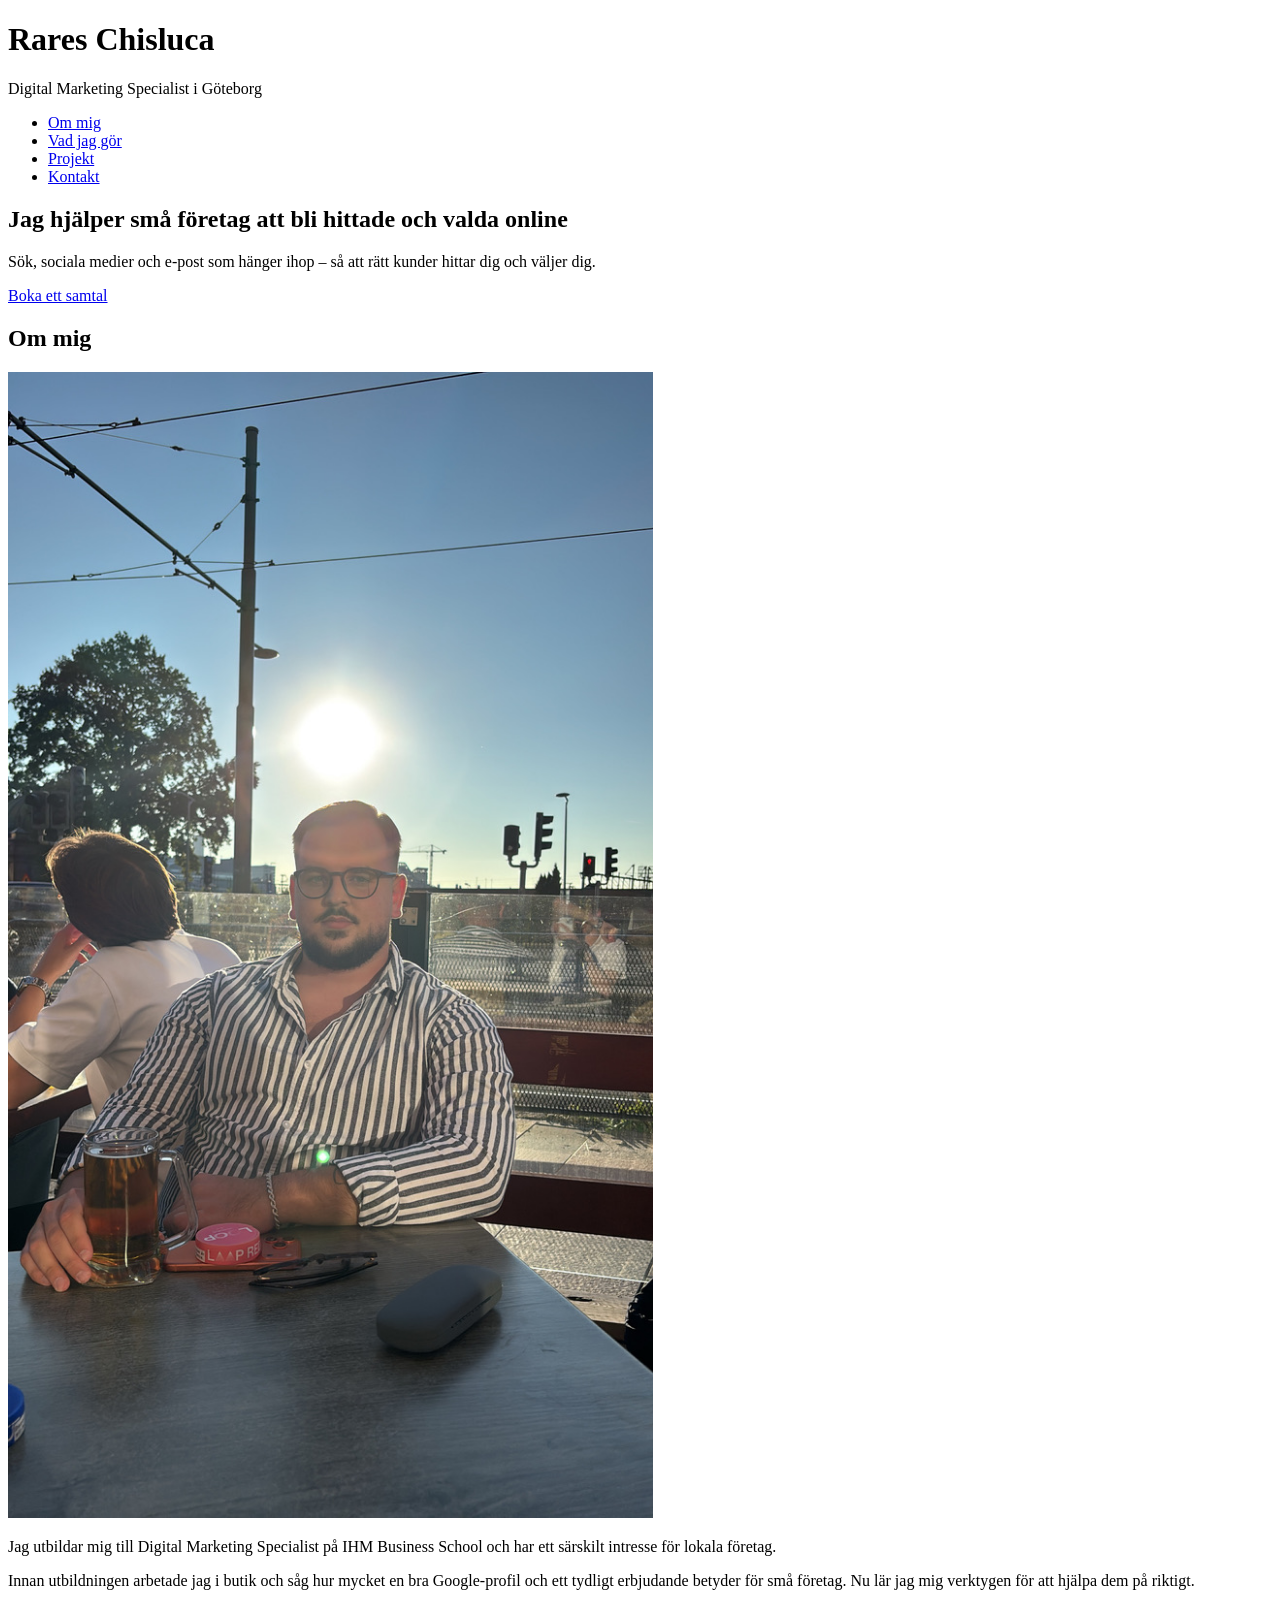
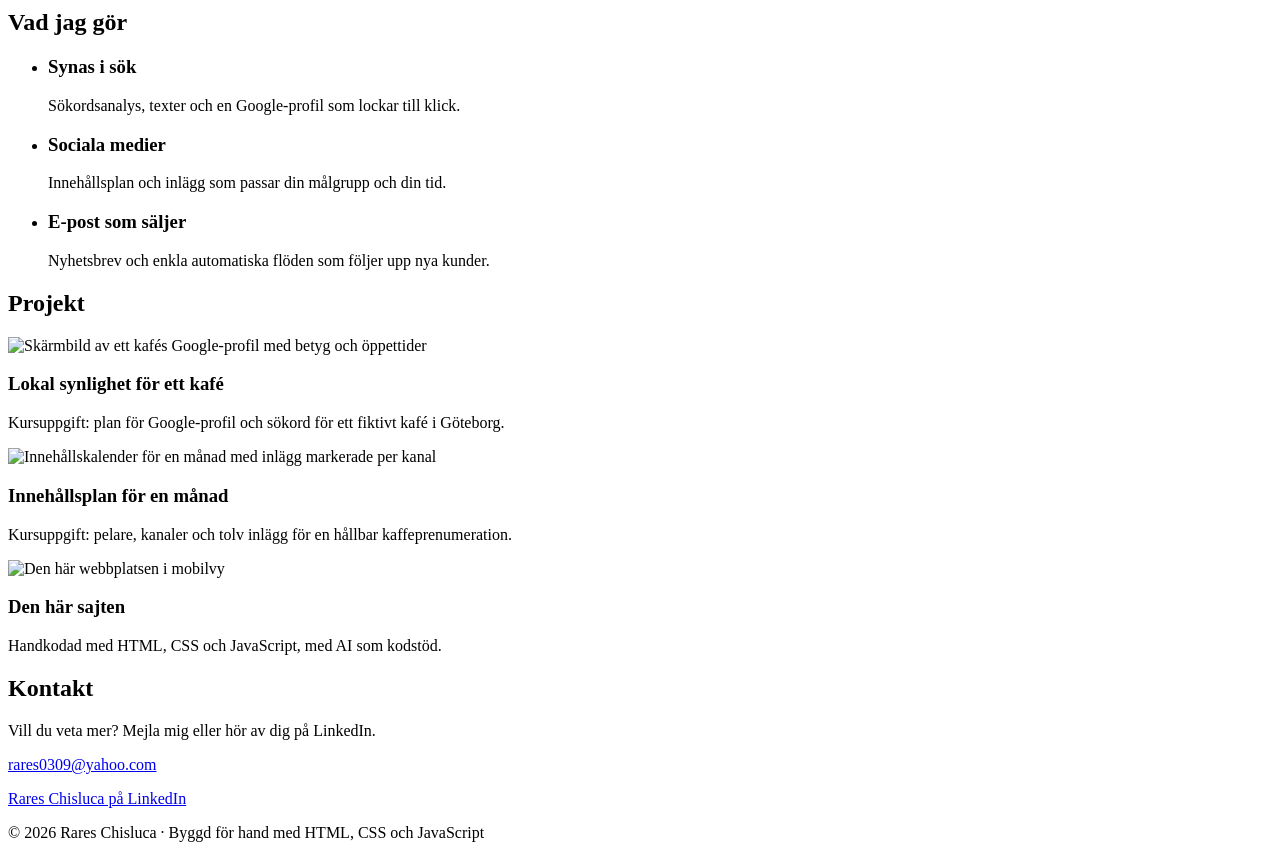
==== index.html @ ba982641 "Initial commit: IHM portfolio project" ====
<!DOCTYPE html>
<html>

<head>
    <meta charset="UTF-8">
    <title>Page Title</title>
</head>

<body>
    <header>
        <div>
            <h1>Rares Chisluca</h1>
            <p class="roll">Digital Marketing Specialist i Göteborg</p>
        </div>
        <nav aria-label="Huvudmeny">
            <ul>
                <li><a href="#om">Om mig</a></li>
                <li><a href="#tjanster">Vad jag gör</a></li>
                <li><a href="#projekt">Projekt</a></li>
                <li><a href="#kontakt">Kontakt</a></li>
            </ul>
        </nav>
    </header>

    <main>
        <section>
            <h2>Jag hjälper små företag att bli hittade och valda online</h2>
            <p>Sök, sociala medier och e-post som hänger ihop – så att rätt kunder hittar dig och väljer dig.</p>
            <a href="#kontakt">Boka ett samtal</a>
        </section>

        <section id="om">
            <h2>Om mig</h2>
            <img src="img/profil.jpg" alt="Rares Chisluca" width="645" height="1146,5">

            <p>Jag utbildar mig till Digital Marketing Specialist på IHM Business School och har ett särskilt intresse
                för lokala företag.</p>
            <p>Innan utbildningen arbetade jag i butik och såg hur mycket en bra Google-profil och ett tydligt
                erbjudande betyder för små företag. Nu lär jag mig verktygen för att hjälpa dem på riktigt.</p>
        </section>

        <section id="tjanster">
            <h2>Vad jag gör</h2>
            <ul>
                <li>
                    <h3>Synas i sök</h3>
                    <p>Sökordsanalys, texter och en Google-profil som lockar till klick.</p>
                </li>
                <li>
                    <h3>Sociala medier</h3>
                    <p>Innehållsplan och inlägg som passar din målgrupp och din tid.</p>
                </li>
                <li>
                    <h3>E-post som säljer</h3>
                    <p>Nyhetsbrev och enkla automatiska flöden som följer upp nya kunder.</p>
                </li>
            </ul>
        </section>

        <section id="projekt">
            <h2>Projekt</h2>
            <article>
                <img src="img/projekt-1.jpg" alt="Skärmbild av ett kafés Google-profil med betyg och öppettider"
                    width="600" height="400">
                <h3>Lokal synlighet för ett kafé</h3>
                <p>Kursuppgift: plan för Google-profil och sökord för ett fiktivt kafé i Göteborg.</p>
            </article>
            <article>
                <img src="img/projekt-2.jpg" alt="Innehållskalender för en månad med inlägg markerade per kanal"
                    width="600" height="400">
                <h3>Innehållsplan för en månad</h3>
                <p>Kursuppgift: pelare, kanaler och tolv inlägg för en hållbar kaffeprenumeration.</p>
            </article>
            <article>
                <img src="img/projekt-3.jpg" alt="Den här webbplatsen i mobilvy" width="600" height="400">
                <h3>Den här sajten</h3>
                <p>Handkodad med HTML, CSS och JavaScript, med AI som kodstöd.</p>
            </article>
        </section>

        <section id="kontakt">
            <h2>Kontakt</h2>
            <p>Vill du veta mer? Mejla mig eller hör av dig på LinkedIn.</p>
            <p><a href="mailto:rares0309@yahoo.com">rares0309@yahoo.com</a></p>
            <p><a href="https://www.linkedin.com/" target="_blank" rel="noopener">Rares Chisluca på LinkedIn</a></p>
        </section>
    </main>

    <footer>
        <p>© 2026 Rares Chisluca · Byggd för hand med HTML, CSS och JavaScript</p>
    </footer>
</body>

</html>
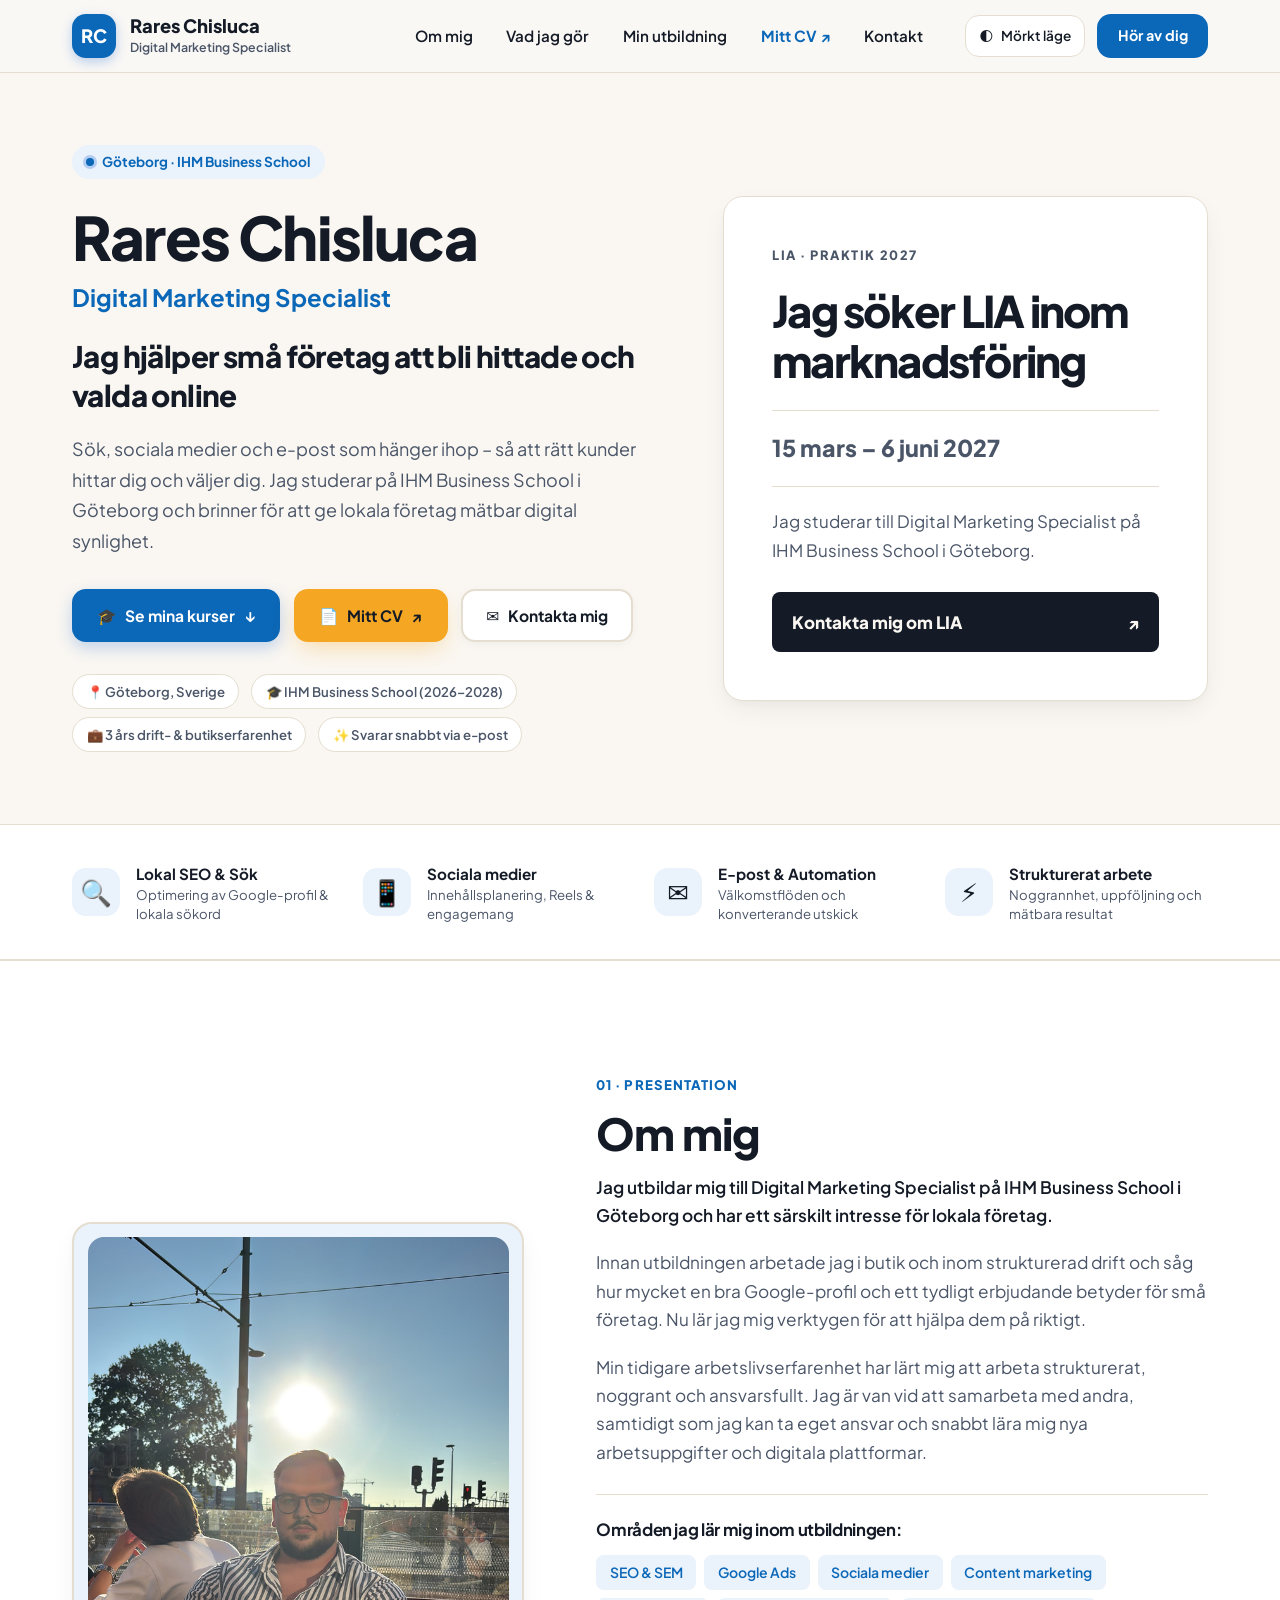
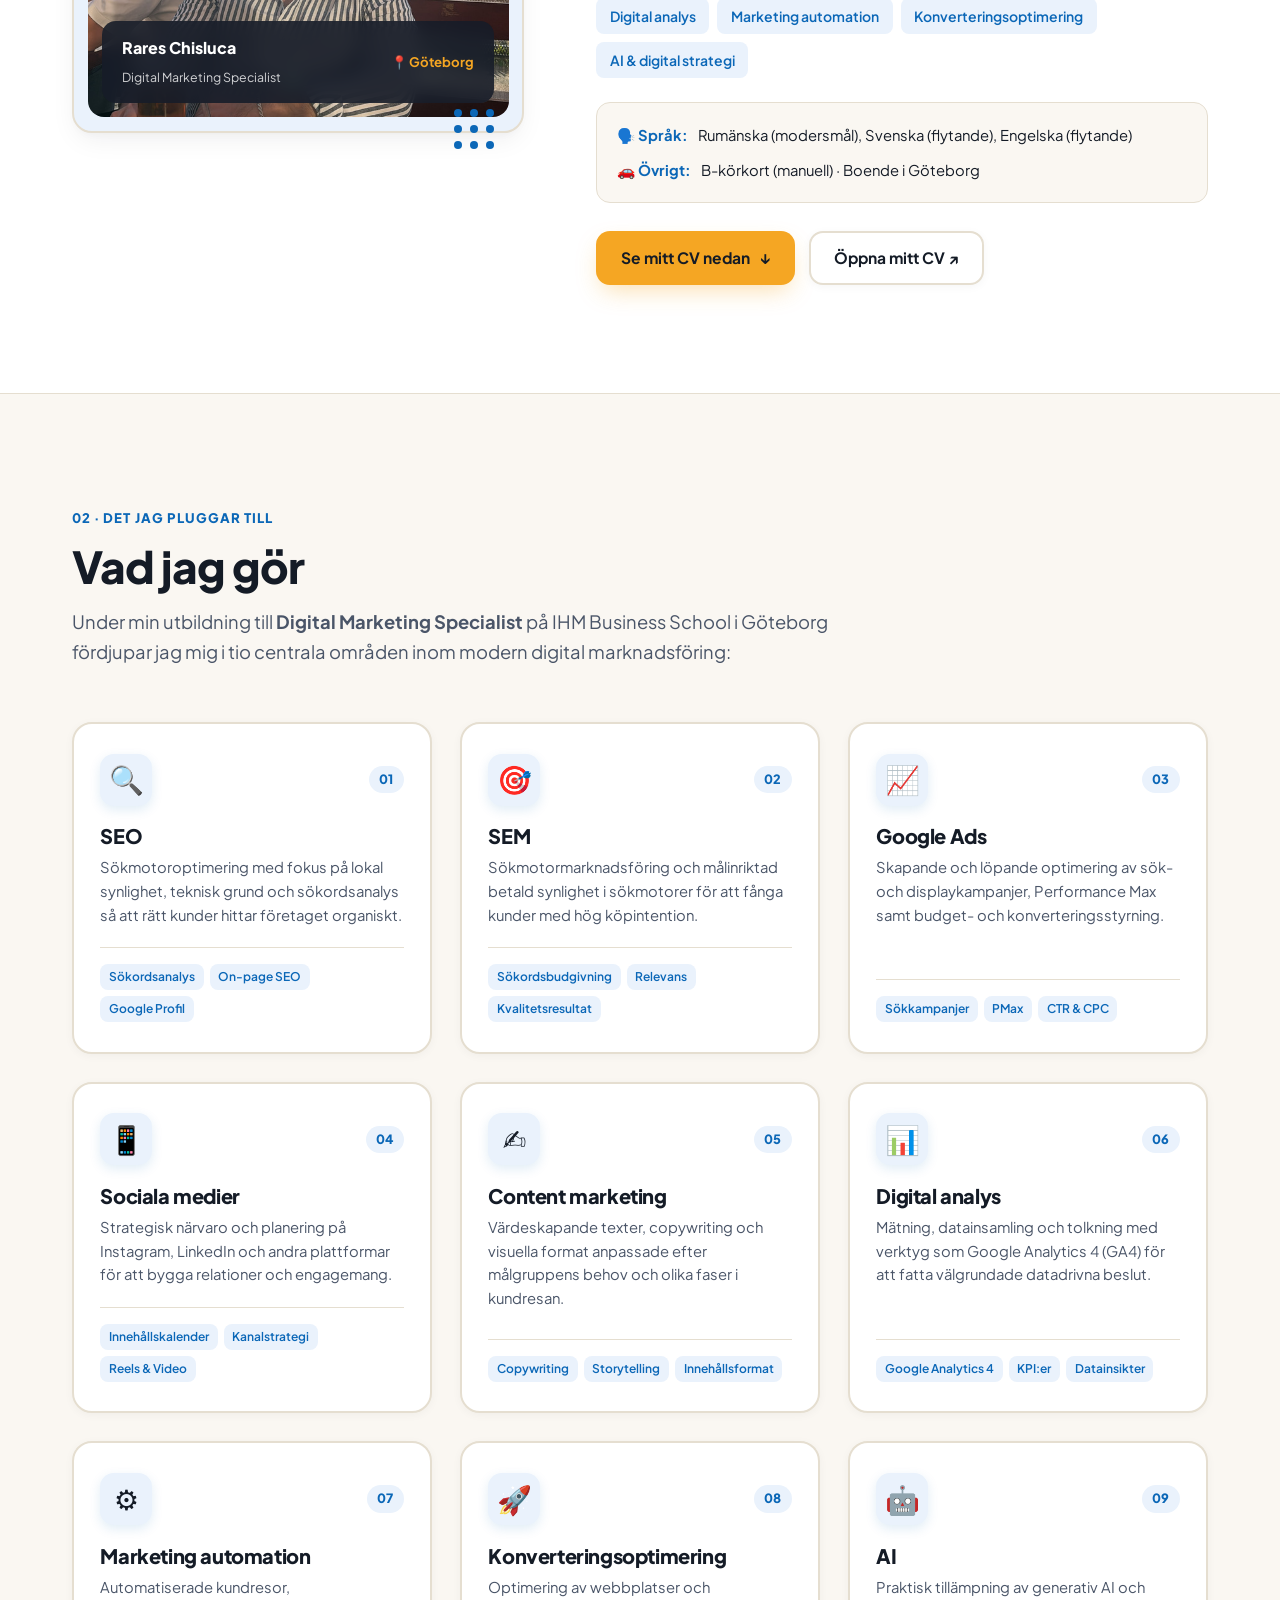
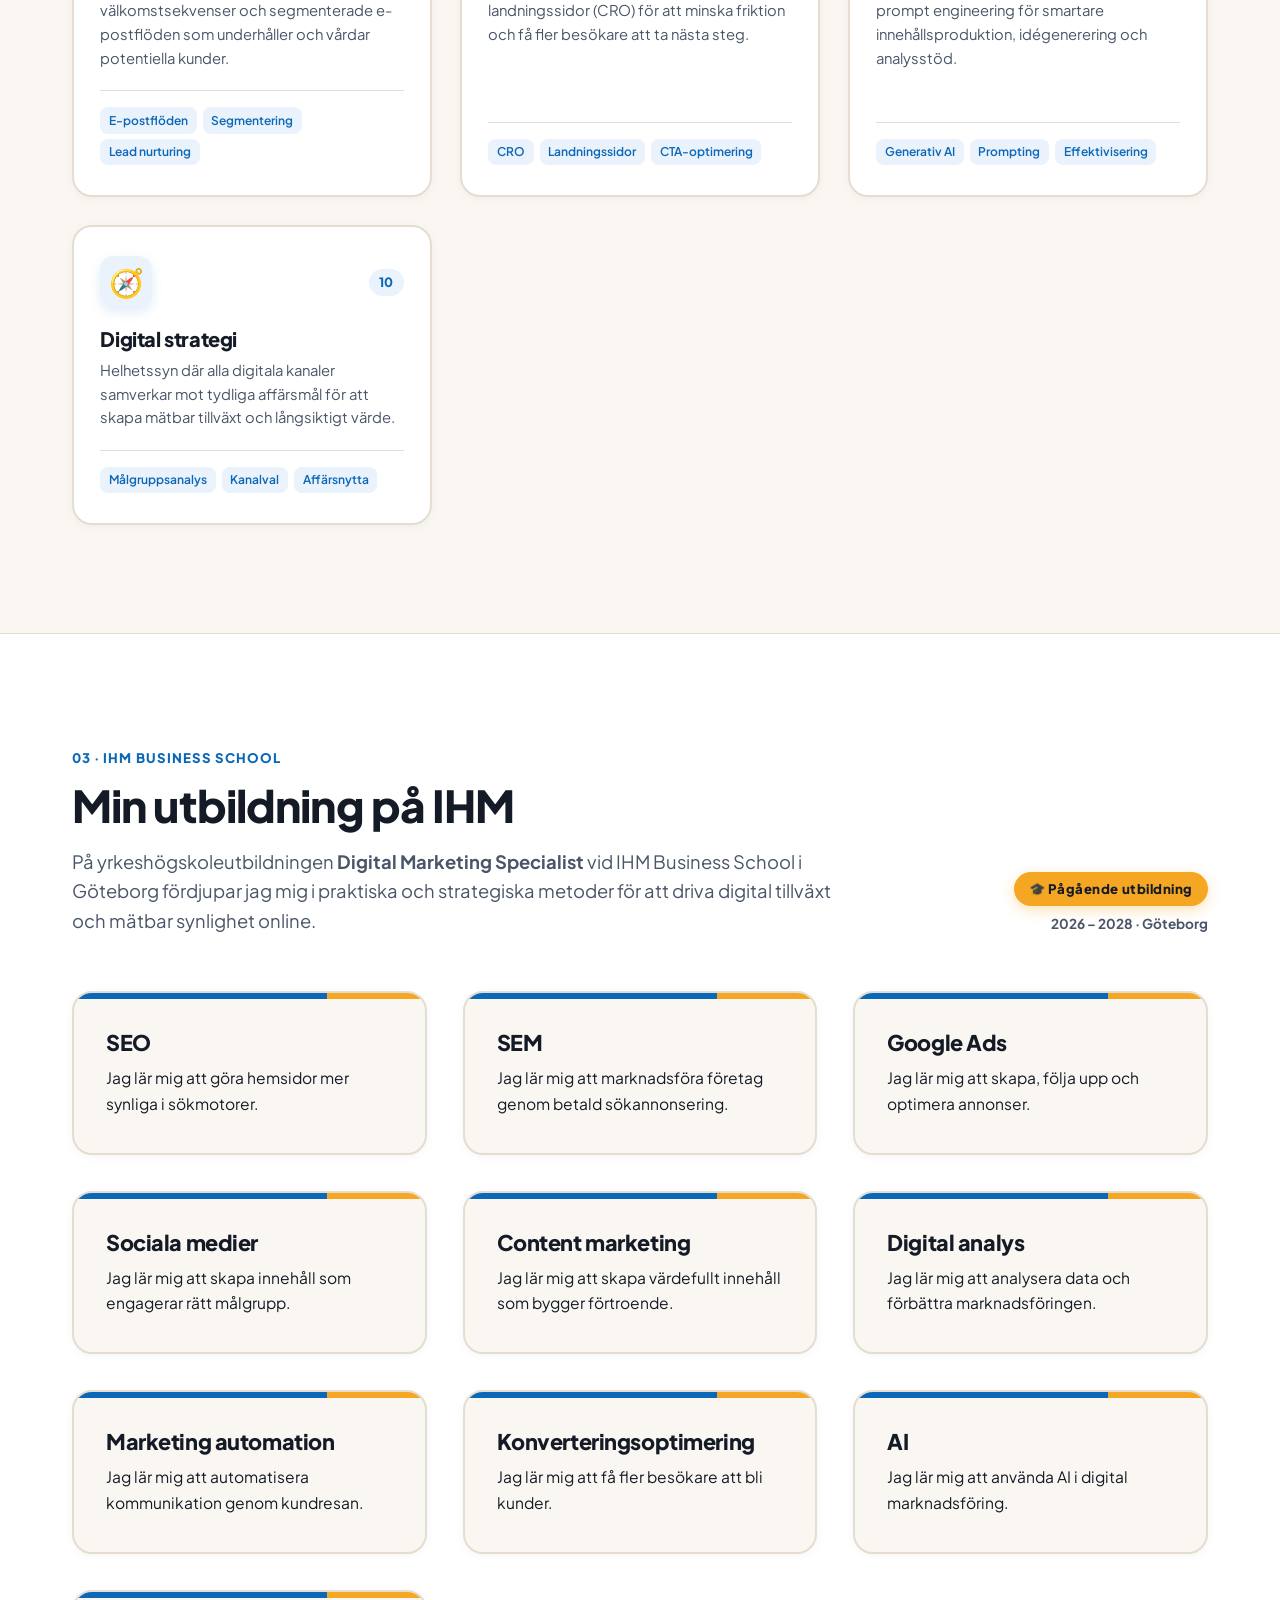
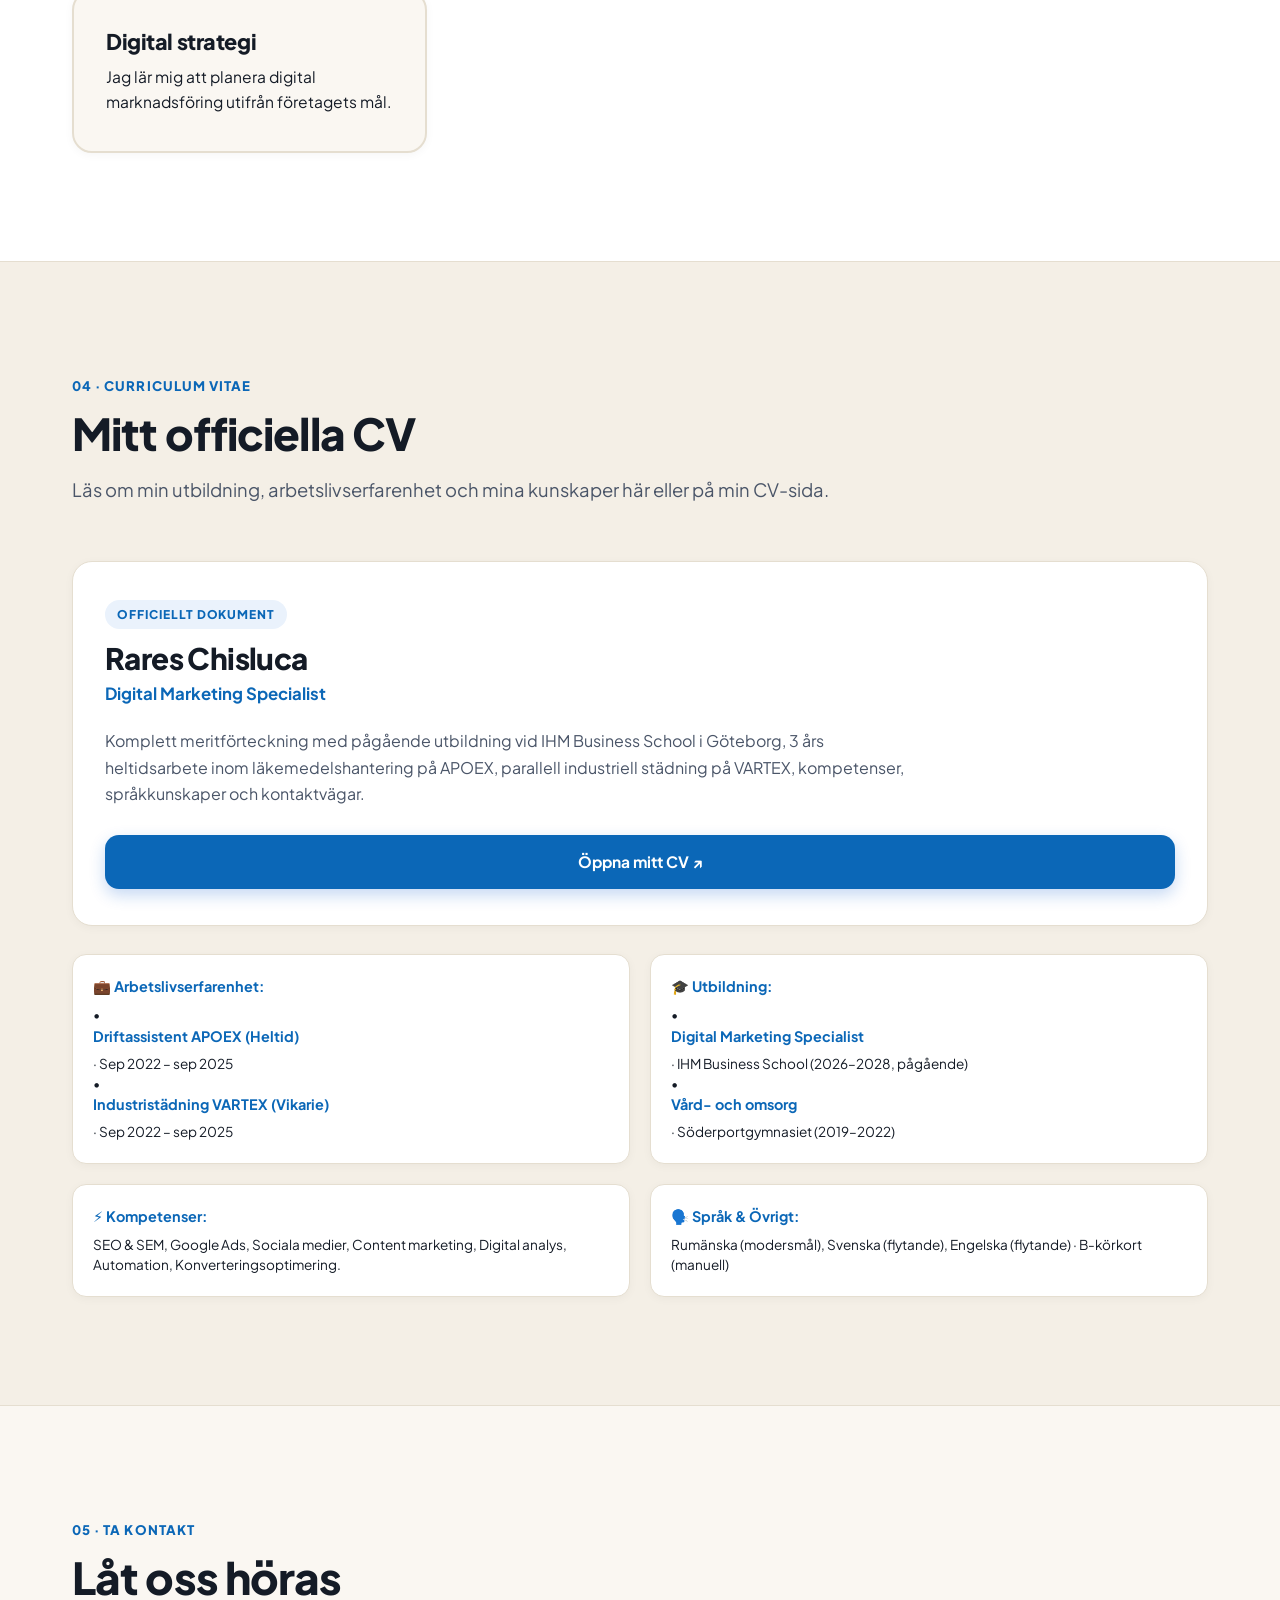
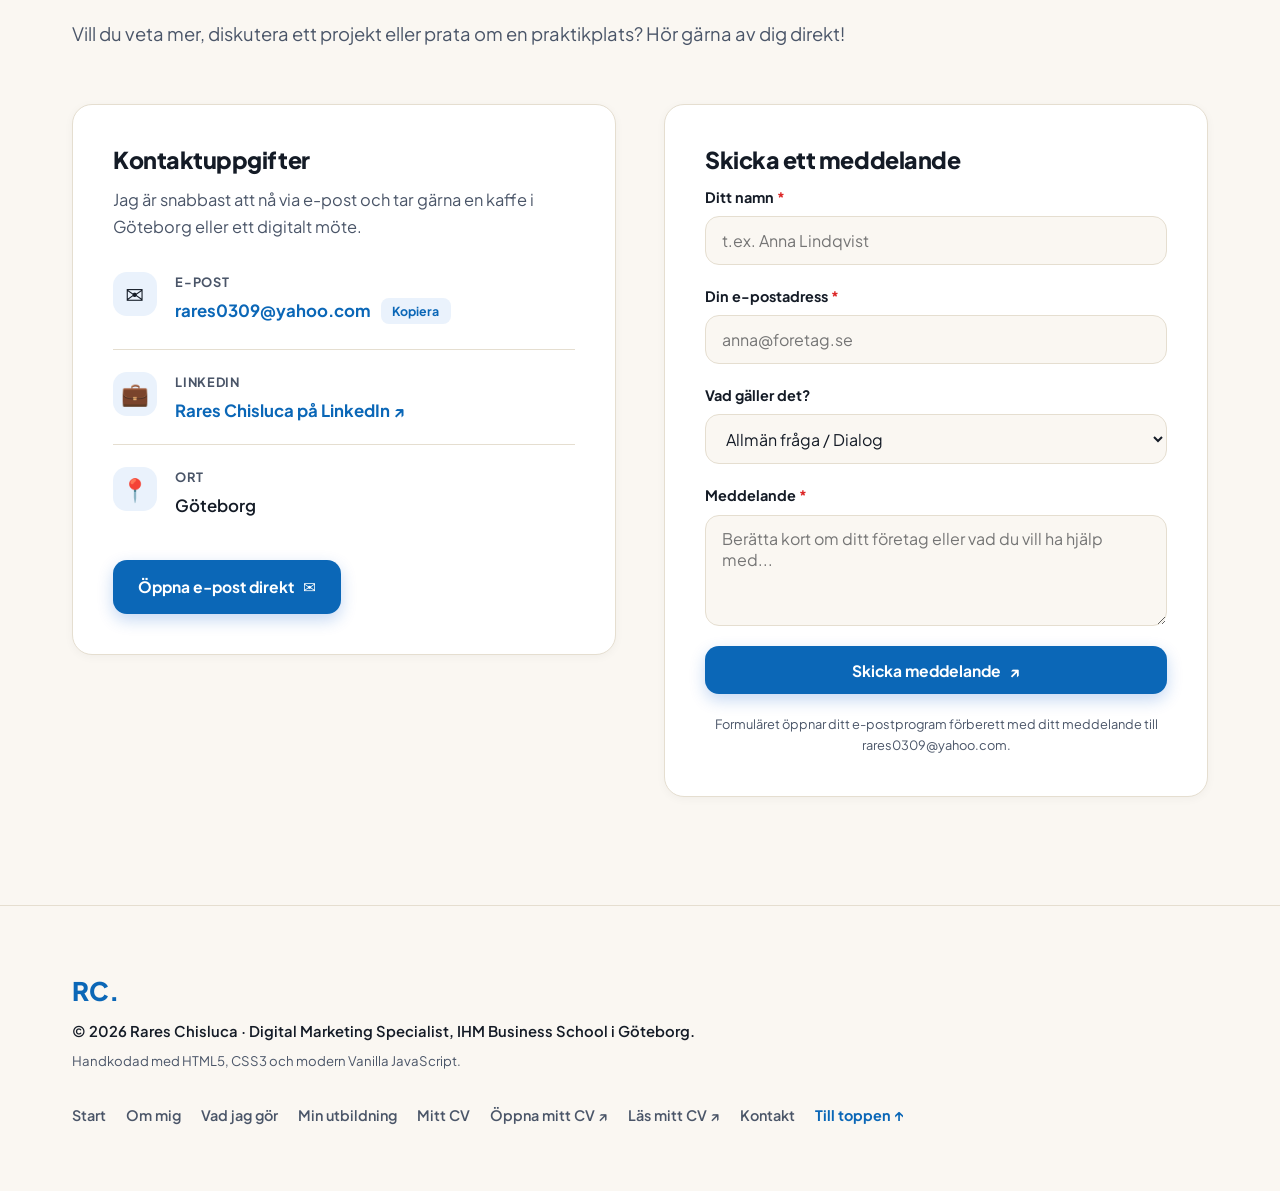
==== commit 790a25ca: "Uppdatera portfolio med utbildning, LIA och CV" ====
--- a/index.html
+++ b/index.html
@@ -1,93 +1,748 @@
 <!DOCTYPE html>
-<html>
+<html lang="sv">
 
 <head>
     <meta charset="UTF-8">
-    <title>Page Title</title>
+    <meta name="viewport" content="width=device-width, initial-scale=1.0">
+    <meta name="description"
+        content="Rares Chisluca – Digital Marketing Specialist i Göteborg. Studerande på IHM Business School. Utforska min utbildning, tjänster inom SEO och sociala medier samt fullständigt CV.">
+    <title>Rares Chisluca | Digital Marketing Specialist · Göteborg</title>
+
+    <!-- Google Fonts för modern och läsbar typografi -->
+    <link rel="preconnect" href="https://fonts.googleapis.com">
+    <link rel="preconnect" href="https://fonts.gstatic.com" crossorigin>
+    <link href="https://fonts.googleapis.com/css2?family=Plus+Jakarta+Sans:wght@400;500;600;700;800;900&display=swap"
+        rel="stylesheet">
+
+    <link rel="stylesheet" href="style.css">
+    <script src="script.js" defer></script>
 </head>
 
 <body>
-    <header>
-        <div>
-            <h1>Rares Chisluca</h1>
-            <p class="roll">Digital Marketing Specialist i Göteborg</p>
+    <!-- Tillgänglighet: Hoppa direkt till innehållet -->
+    <a href="#huvudinnehall" class="hoppa-till-innehall">Hoppa till huvudinnehållet</a>
+
+    <!-- Sticky Header & Navigering med aktiv indikator -->
+    <header class="sidhuvud" id="sidhuvud">
+        <div class="behallare sidhuvud-innehall">
+            <a href="#start" class="varumarke" aria-label="Rares Chisluca – Gå till startsidan">
+                <span class="logo-symbol">RC</span>
+                <span class="logo-text">
+                    <span class="logo-namn">Rares Chisluca</span>
+                    <span class="logo-titel">Digital Marketing Specialist</span>
+                </span>
+            </a>
+
+            <!-- Hamburgarknapp för mobila skärmar -->
+            <button class="mobilmeny-knapp" id="mobilmeny-knapp" aria-expanded="false" aria-controls="huvudnav"
+                aria-label="Öppna navigationsmeny">
+                <span class="hamburgare-linje"></span>
+                <span class="hamburgare-linje"></span>
+                <span class="hamburgare-linje"></span>
+            </button>
+
+            <!-- Huvudnavigering -->
+            <nav class="huvudnav" id="huvudnav" aria-label="Huvudmeny">
+                <ul class="nav-lista">
+                    <li><a href="#om" class="nav-lank">Om mig</a></li>
+                    <li><a href="#tjanster" class="nav-lank">Vad jag gör</a></li>
+                    <li><a href="#utbildning" class="nav-lank">Min utbildning</a></li>
+                    <li><a href="cv-hemsida/index.html" target="_blank" rel="noopener" class="nav-lank nav-lank-accent"
+                            title="Öppna mitt CV">Mitt CV ↗</a></li>
+                    <li><a href="#kontakt" class="nav-lank">Kontakt</a></li>
+                </ul>
+
+                <div class="nav-atgarder">
+                    <!-- Temaväxlare -->
+                    <button id="tema" class="tema-knapp" aria-label="Växla mellan mörkt och ljust läge">
+                        <span class="tema-ikon" aria-hidden="true">🌓</span>
+                        <span class="tema-text">Mörkt läge</span>
+                    </button>
+                    <!-- Snabbknapp för kontakt -->
+                    <a href="#kontakt" class="knapp knapp-huvudmeny">Hör av dig</a>
+                </div>
+            </nav>
         </div>
-        <nav aria-label="Huvudmeny">
-            <ul>
-                <li><a href="#om">Om mig</a></li>
-                <li><a href="#tjanster">Vad jag gör</a></li>
-                <li><a href="#projekt">Projekt</a></li>
-                <li><a href="#kontakt">Kontakt</a></li>
-            </ul>
-        </nav>
     </header>
 
-    <main>
-        <section>
-            <h2>Jag hjälper små företag att bli hittade och valda online</h2>
-            <p>Sök, sociala medier och e-post som hänger ihop – så att rätt kunder hittar dig och väljer dig.</p>
-            <a href="#kontakt">Boka ett samtal</a>
+    <main id="huvudinnehall">
+        <!-- ============================================================
+             1 · FÖRSTA SKÄRMVYN / HERO: INTRO, HEADER-BILD OCH SYNLIGA KNAPPAR
+             ============================================================ -->
+        <section class="hero-sektion" id="start" aria-labelledby="hero-titel">
+            <div class="behallare hero-innehall">
+                <!-- Vänster kolumn: Introduktion & Primära knappar -->
+                <div class="hero-textkolumn">
+                    <div class="plats-badge">
+                        <span class="plats-prick" aria-hidden="true"></span>
+                        <span>Göteborg · IHM Business School</span>
+                    </div>
+
+                    <h1 id="hero-titel" class="hero-namn">Rares Chisluca</h1>
+                    <p class="hero-roll">Digital Marketing Specialist</p>
+
+                    <h2 class="hero-lofte">Jag hjälper små företag att bli hittade och valda online</h2>
+
+                    <p class="hero-ingress">
+                        Sök, sociala medier och e-post som hänger ihop – så att rätt kunder hittar dig och väljer dig.
+                        Jag studerar på IHM Business School i Göteborg och brinner för att ge lokala företag mätbar
+                        digital synlighet.
+                    </p>
+
+                    <!-- SYNLIGA KNAPPAR TILL UTBILDNING, CV OCH KONTAKT -->
+                    <div class="hero-knappgrupp">
+                        <a href="#utbildning" class="knapp knapp-primar">
+                            <span class="knapp-ikon" aria-hidden="true">🎓</span>
+                            <span>Se mina kurser</span>
+                            <span class="pil-ned" aria-hidden="true">↓</span>
+                        </a>
+                        <a href="cv-hemsida/index.html" target="_blank" rel="noopener" class="knapp knapp-sekundar"
+                            title="Öppna mitt CV">
+                            <span class="knapp-ikon" aria-hidden="true">📄</span>
+                            <span>Mitt CV</span>
+                            <span class="extern-ikon" aria-hidden="true">↗</span>
+                        </a>
+                        <a href="#kontakt" class="knapp knapp-tredje">
+                            <span class="knapp-ikon" aria-hidden="true">✉️</span>
+                            <span>Kontakta mig</span>
+                        </a>
+                    </div>
+
+                    <!-- Snabbstatus & Kärnfokus -->
+                    <div class="hero-snabbfakta-chips">
+                        <span class="chip">📍 Göteborg, Sverige</span>
+                        <span class="chip">🎓 IHM Business School (2026–2028)</span>
+                        <span class="chip">💼 3 års drift- &amp; butikserfarenhet</span>
+                        <span class="chip">✨ Svarar snabbt via e-post</span>
+                    </div>
+                </div>
+
+                <aside class="lia-kort" aria-labelledby="lia-titel">
+                    <p class="lia-etikett">LIA · Praktik 2027</p>
+                    <h2 id="lia-titel">Jag söker LIA inom marknadsföring</h2>
+                    <p class="lia-period"><time datetime="2027-03-15">15 mars</time> – <time datetime="2027-06-06">6
+                            juni 2027</time></p>
+                    <p class="lia-text">Jag studerar till Digital Marketing Specialist på IHM Business School i
+                        Göteborg.</p>
+                    <a href="#kontakt" class="lia-kontakt">Kontakta mig om LIA <span aria-hidden="true">↗</span></a>
+                </aside>
+            </div>
         </section>
 
-        <section id="om">
-            <h2>Om mig</h2>
-            <img src="img/profil.jpg" alt="Rares Chisluca" width="645" height="1146,5">
-
-            <p>Jag utbildar mig till Digital Marketing Specialist på IHM Business School och har ett särskilt intresse
-                för lokala företag.</p>
-            <p>Innan utbildningen arbetade jag i butik och såg hur mycket en bra Google-profil och ett tydligt
-                erbjudande betyder för små företag. Nu lär jag mig verktygen för att hjälpa dem på riktigt.</p>
+        <!-- ============================================================
+             2 · SNABBÖVERSIKT / STATISTIKLISTA: LÄTT ATT HITTA INFO
+             ============================================================ -->
+        <section class="snabb-oversikt-bar" aria-label="Snabböversikt">
+            <div class="behallare">
+                <div class="snabb-oversikt-rutnat">
+                    <div class="snabb-punkt">
+                        <span class="snabb-ikon">🔍</span>
+                        <div>
+                            <strong>Lokal SEO &amp; Sök</strong>
+                            <p>Optimering av Google-profil &amp; lokala sökord</p>
+                        </div>
+                    </div>
+                    <div class="snabb-punkt">
+                        <span class="snabb-ikon">📱</span>
+                        <div>
+                            <strong>Sociala medier</strong>
+                            <p>Innehållsplanering, Reels &amp; engagemang</p>
+                        </div>
+                    </div>
+                    <div class="snabb-punkt">
+                        <span class="snabb-ikon">✉️</span>
+                        <div>
+                            <strong>E-post &amp; Automation</strong>
+                            <p>Välkomstflöden och konverterande utskick</p>
+                        </div>
+                    </div>
+                    <div class="snabb-punkt">
+                        <span class="snabb-ikon">⚡</span>
+                        <div>
+                            <strong>Strukturerat arbete</strong>
+                            <p>Noggrannhet, uppföljning och mätbara resultat</p>
+                        </div>
+                    </div>
+                </div>
+            </div>
         </section>
 
-        <section id="tjanster">
-            <h2>Vad jag gör</h2>
-            <ul>
-                <li>
-                    <h3>Synas i sök</h3>
-                    <p>Sökordsanalys, texter och en Google-profil som lockar till klick.</p>
-                </li>
-                <li>
-                    <h3>Sociala medier</h3>
-                    <p>Innehållsplan och inlägg som passar din målgrupp och din tid.</p>
-                </li>
-                <li>
-                    <h3>E-post som säljer</h3>
-                    <p>Nyhetsbrev och enkla automatiska flöden som följer upp nya kunder.</p>
-                </li>
-            </ul>
+        <!-- ============================================================
+             3 · OM MIG: BAKGRUND, PROFILBILD OCH KOMPETENSER
+             ============================================================ -->
+        <section class="sektion om-sektion" id="om" aria-labelledby="om-titel">
+            <div class="behallare">
+                <div class="om-grid">
+                    <!-- Vänster: Profilbild på Rares Chisluca med geometriska accenter från header.png -->
+                    <div class="om-bildkolumn">
+                        <div class="om-portratt-ram">
+                            <div class="om-geo-block-gul" aria-hidden="true"></div>
+                            <div class="om-geo-cirkel-bla" aria-hidden="true"></div>
+                            <div class="om-geo-punkter" aria-hidden="true">
+                                <span></span><span></span><span></span>
+                                <span></span><span></span><span></span>
+                                <span></span><span></span><span></span>
+                            </div>
+                            <div class="om-geo-linjer" aria-hidden="true">
+                                <span></span><span></span><span></span>
+                            </div>
+                            <img src="img/profil.jpg" alt="Porträtt av Rares Chisluca i Göteborg" width="665"
+                                height="1182" class="om-profilbild" loading="lazy">
+                            <div class="profil-bricka">
+                                <div>
+                                    <span class="profil-bricka-namn">Rares Chisluca</span>
+                                    <span class="profil-bricka-titel">Digital Marketing Specialist</span>
+                                </div>
+                                <span class="profil-bricka-stad">📍 Göteborg</span>
+                            </div>
+                        </div>
+                    </div>
+
+                    <!-- Höger: Berättelse, bakgrund och kärnkompetenser -->
+                    <div class="om-textkolumn">
+                        <span class="sektions-etikett">01 · Presentation</span>
+                        <h2 id="om-titel" class="sektions-rubrik">Om mig</h2>
+
+                        <div class="brodtext">
+                            <p class="ledtext">
+                                Jag utbildar mig till Digital Marketing Specialist på IHM Business School i Göteborg och
+                                har ett särskilt intresse för lokala företag.
+                            </p>
+                            <p>
+                                Innan utbildningen arbetade jag i butik och inom strukturerad drift och såg hur mycket
+                                en bra Google-profil och ett tydligt erbjudande betyder för små företag. Nu lär jag mig
+                                verktygen för att hjälpa dem på riktigt.
+                            </p>
+                            <p>
+                                Min tidigare arbetslivserfarenhet har lärt mig att arbeta strukturerat, noggrant och
+                                ansvarsfullt. Jag är van vid att samarbeta med andra, samtidigt som jag kan ta eget
+                                ansvar och snabbt lära mig nya arbetsuppgifter och digitala plattformar.
+                            </p>
+                        </div>
+
+                        <!-- Färdigheter & Verktyg -->
+                        <div class="kompetens-omrade">
+                            <h3 class="del-rubrik">Områden jag lär mig inom utbildningen:</h3>
+                            <ul class="taggar-lista" aria-label="Digitala marknadsföringskompetenser">
+                                <li>SEO &amp; SEM</li>
+                                <li>Google Ads</li>
+                                <li>Sociala medier</li>
+                                <li>Content marketing</li>
+                                <li>Digital analys</li>
+                                <li>Marketing automation</li>
+                                <li>Konverteringsoptimering</li>
+                                <li>AI &amp; digital strategi</li>
+                            </ul>
+                        </div>
+
+                        <!-- Språk och personliga styrkor -->
+                        <div class="snabb-fakta-kort">
+                            <div class="fakta-kolumn">
+                                <strong>🗣️ Språk:</strong>
+                                <span>Rumänska (modersmål), Svenska (flytande), Engelska (flytande)</span>
+                            </div>
+                            <div class="fakta-kolumn">
+                                <strong>🚗 Övrigt:</strong>
+                                <span>B-körkort (manuell) · Boende i Göteborg</span>
+                            </div>
+                        </div>
+
+                        <div class="om-lankar-rad">
+                            <a href="#cv" class="knapp knapp-sekundar">
+                                <span>Se mitt CV nedan</span>
+                                <span aria-hidden="true">↓</span>
+                            </a>
+                            <a href="cv-hemsida/index.html" target="_blank" rel="noopener" class="knapp knapp-tredje"
+                                title="Öppna mitt CVen i ny flik">
+                                <span>Öppna mitt CV ↗</span>
+                            </a>
+                        </div>
+                    </div>
+                </div>
+            </div>
         </section>
 
-        <section id="projekt">
-            <h2>Projekt</h2>
-            <article>
-                <img src="img/projekt-1.jpg" alt="Skärmbild av ett kafés Google-profil med betyg och öppettider"
-                    width="600" height="400">
-                <h3>Lokal synlighet för ett kafé</h3>
-                <p>Kursuppgift: plan för Google-profil och sökord för ett fiktivt kafé i Göteborg.</p>
-            </article>
-            <article>
-                <img src="img/projekt-2.jpg" alt="Innehållskalender för en månad med inlägg markerade per kanal"
-                    width="600" height="400">
-                <h3>Innehållsplan för en månad</h3>
-                <p>Kursuppgift: pelare, kanaler och tolv inlägg för en hållbar kaffeprenumeration.</p>
-            </article>
-            <article>
-                <img src="img/projekt-3.jpg" alt="Den här webbplatsen i mobilvy" width="600" height="400">
-                <h3>Den här sajten</h3>
-                <p>Handkodad med HTML, CSS och JavaScript, med AI som kodstöd.</p>
-            </article>
+        <!-- ============================================================
+             4 · VAD JAG GÖR / DET JAG PLUGGAR TILL: 10 FOKUSOMRÅDEN
+             ============================================================ -->
+        <section class="sektion tjanster-sektion" id="tjanster" aria-labelledby="tjanster-titel">
+            <div class="behallare">
+                <div class="sektions-huvud">
+                    <span class="sektions-etikett">02 · Det jag pluggar till</span>
+                    <h2 id="tjanster-titel" class="sektions-rubrik">Vad jag gör</h2>
+                    <p class="sektions-ingress">
+                        Under min utbildning till <strong>Digital Marketing Specialist</strong> på IHM Business School i
+                        Göteborg fördjupar jag mig i tio centrala områden inom modern digital marknadsföring:
+                    </p>
+                </div>
+
+                <div class="tjanster-rutnat">
+                    <!-- 1. SEO -->
+                    <article class="tjanstekort">
+                        <div class="tjanste-topp">
+                            <div class="tjanste-ikon" aria-hidden="true">🔍</div>
+                            <span class="tjanste-nummer">01</span>
+                        </div>
+                        <h3 class="tjanste-titel">SEO</h3>
+                        <p class="tjanste-beskrivning">
+                            Sökmotoroptimering med fokus på lokal synlighet, teknisk grund och sökordsanalys så att rätt
+                            kunder hittar företaget organiskt.
+                        </p>
+                        <div class="tjanste-taggar">
+                            <span>Sökordsanalys</span>
+                            <span>On-page SEO</span>
+                            <span>Google Profil</span>
+                        </div>
+                    </article>
+
+                    <!-- 2. SEM -->
+                    <article class="tjanstekort">
+                        <div class="tjanste-topp">
+                            <div class="tjanste-ikon" aria-hidden="true">🎯</div>
+                            <span class="tjanste-nummer">02</span>
+                        </div>
+                        <h3 class="tjanste-titel">SEM</h3>
+                        <p class="tjanste-beskrivning">
+                            Sökmotormarknadsföring och målinriktad betald synlighet i sökmotorer för att fånga kunder
+                            med hög köpintention.
+                        </p>
+                        <div class="tjanste-taggar">
+                            <span>Sökordsbudgivning</span>
+                            <span>Relevans</span>
+                            <span>Kvalitetsresultat</span>
+                        </div>
+                    </article>
+
+                    <!-- 3. Google Ads -->
+                    <article class="tjanstekort">
+                        <div class="tjanste-topp">
+                            <div class="tjanste-ikon" aria-hidden="true">📈</div>
+                            <span class="tjanste-nummer">03</span>
+                        </div>
+                        <h3 class="tjanste-titel">Google Ads</h3>
+                        <p class="tjanste-beskrivning">
+                            Skapande och löpande optimering av sök- och displaykampanjer, Performance Max samt budget-
+                            och konverteringsstyrning.
+                        </p>
+                        <div class="tjanste-taggar">
+                            <span>Sökkampanjer</span>
+                            <span>PMax</span>
+                            <span>CTR &amp; CPC</span>
+                        </div>
+                    </article>
+
+                    <!-- 4. Sociala medier -->
+                    <article class="tjanstekort">
+                        <div class="tjanste-topp">
+                            <div class="tjanste-ikon" aria-hidden="true">📱</div>
+                            <span class="tjanste-nummer">04</span>
+                        </div>
+                        <h3 class="tjanste-titel">Sociala medier</h3>
+                        <p class="tjanste-beskrivning">
+                            Strategisk närvaro och planering på Instagram, LinkedIn och andra plattformar för att bygga
+                            relationer och engagemang.
+                        </p>
+                        <div class="tjanste-taggar">
+                            <span>Innehållskalender</span>
+                            <span>Kanalstrategi</span>
+                            <span>Reels &amp; Video</span>
+                        </div>
+                    </article>
+
+                    <!-- 5. Content marketing -->
+                    <article class="tjanstekort">
+                        <div class="tjanste-topp">
+                            <div class="tjanste-ikon" aria-hidden="true">✍️</div>
+                            <span class="tjanste-nummer">05</span>
+                        </div>
+                        <h3 class="tjanste-titel">Content marketing</h3>
+                        <p class="tjanste-beskrivning">
+                            Värdeskapande texter, copywriting och visuella format anpassade efter målgruppens behov och
+                            olika faser i kundresan.
+                        </p>
+                        <div class="tjanste-taggar">
+                            <span>Copywriting</span>
+                            <span>Storytelling</span>
+                            <span>Innehållsformat</span>
+                        </div>
+                    </article>
+
+                    <!-- 6. Digital analys -->
+                    <article class="tjanstekort">
+                        <div class="tjanste-topp">
+                            <div class="tjanste-ikon" aria-hidden="true">📊</div>
+                            <span class="tjanste-nummer">06</span>
+                        </div>
+                        <h3 class="tjanste-titel">Digital analys</h3>
+                        <p class="tjanste-beskrivning">
+                            Mätning, datainsamling och tolkning med verktyg som Google Analytics 4 (GA4) för att fatta
+                            välgrundade datadrivna beslut.
+                        </p>
+                        <div class="tjanste-taggar">
+                            <span>Google Analytics 4</span>
+                            <span>KPI:er</span>
+                            <span>Datainsikter</span>
+                        </div>
+                    </article>
+
+                    <!-- 7. Marketing automation -->
+                    <article class="tjanstekort">
+                        <div class="tjanste-topp">
+                            <div class="tjanste-ikon" aria-hidden="true">⚙️</div>
+                            <span class="tjanste-nummer">07</span>
+                        </div>
+                        <h3 class="tjanste-titel">Marketing automation</h3>
+                        <p class="tjanste-beskrivning">
+                            Automatiserade kundresor, välkomstsekvenser och segmenterade e-postflöden som underhåller
+                            och vårdar potentiella kunder.
+                        </p>
+                        <div class="tjanste-taggar">
+                            <span>E-postflöden</span>
+                            <span>Segmentering</span>
+                            <span>Lead nurturing</span>
+                        </div>
+                    </article>
+
+                    <!-- 8. Konverteringsoptimering -->
+                    <article class="tjanstekort">
+                        <div class="tjanste-topp">
+                            <div class="tjanste-ikon" aria-hidden="true">🚀</div>
+                            <span class="tjanste-nummer">08</span>
+                        </div>
+                        <h3 class="tjanste-titel">Konverteringsoptimering</h3>
+                        <p class="tjanste-beskrivning">
+                            Optimering av webbplatser och landningssidor (CRO) för att minska friktion och få fler
+                            besökare att ta nästa steg.
+                        </p>
+                        <div class="tjanste-taggar">
+                            <span>CRO</span>
+                            <span>Landningssidor</span>
+                            <span>CTA-optimering</span>
+                        </div>
+                    </article>
+
+                    <!-- 9. AI inom marknadsföring -->
+                    <article class="tjanstekort">
+                        <div class="tjanste-topp">
+                            <div class="tjanste-ikon" aria-hidden="true">🤖</div>
+                            <span class="tjanste-nummer">09</span>
+                        </div>
+                        <h3 class="tjanste-titel">AI</h3>
+                        <p class="tjanste-beskrivning">
+                            Praktisk tillämpning av generativ AI och prompt engineering för smartare
+                            innehållsproduktion, idégenerering och analysstöd.
+                        </p>
+                        <div class="tjanste-taggar">
+                            <span>Generativ AI</span>
+                            <span>Prompting</span>
+                            <span>Effektivisering</span>
+                        </div>
+                    </article>
+
+                    <!-- 10. Digital strategi -->
+                    <article class="tjanstekort">
+                        <div class="tjanste-topp">
+                            <div class="tjanste-ikon" aria-hidden="true">🧭</div>
+                            <span class="tjanste-nummer">10</span>
+                        </div>
+                        <h3 class="tjanste-titel">Digital strategi</h3>
+                        <p class="tjanste-beskrivning">
+                            Helhetssyn där alla digitala kanaler samverkar mot tydliga affärsmål för att skapa mätbar
+                            tillväxt och långsiktigt värde.
+                        </p>
+                        <div class="tjanste-taggar">
+                            <span>Målgruppsanalys</span>
+                            <span>Kanalval</span>
+                            <span>Affärsnytta</span>
+                        </div>
+                    </article>
+                </div>
+            </div>
         </section>
 
-        <section id="kontakt">
-            <h2>Kontakt</h2>
-            <p>Vill du veta mer? Mejla mig eller hör av dig på LinkedIn.</p>
-            <p><a href="mailto:rares0309@yahoo.com">rares0309@yahoo.com</a></p>
-            <p><a href="https://www.linkedin.com/" target="_blank" rel="noopener">Rares Chisluca på LinkedIn</a></p>
+        <!-- ============================================================
+             5 · MIN UTBILDNING PÅ IHM: DIGITAL MARKETING SPECIALIST
+             ============================================================ -->
+        <section class="sektion utbildning-sektion" id="utbildning" aria-labelledby="utbildning-titel">
+            <div class="behallare">
+                <div class="sektions-huvud sektions-huvud-utbildning">
+                    <div class="sektions-huvud-flex">
+                        <div>
+                            <span class="sektions-etikett">03 · IHM Business School</span>
+                            <h2 id="utbildning-titel" class="sektions-rubrik">Min utbildning på IHM</h2>
+                            <p class="sektions-ingress">
+                                På yrkeshögskoleutbildningen <strong>Digital Marketing Specialist</strong> vid IHM
+                                Business School i Göteborg fördjupar jag mig i praktiska och strategiska metoder för att
+                                driva digital tillväxt och mätbar synlighet online.
+                            </p>
+                        </div>
+                        <div class="ihm-badge-ram">
+                            <span class="ihm-status-badge">🎓 Pågående utbildning</span>
+                            <span class="ihm-ar-badge">2026 – 2028 · Göteborg</span>
+                        </div>
+                    </div>
+                </div>
+
+                <ul class="utbildning-rutnat kurslista" id="kurser-rutnat">
+                    <li class="kurs-kort">
+                        <h3 class="kurs-rubrik">SEO</h3>
+                        <p class="kurs-beskrivning">Jag lär mig att göra hemsidor mer synliga i sökmotorer.</p>
+                    </li>
+                    <li class="kurs-kort">
+                        <h3 class="kurs-rubrik">SEM</h3>
+                        <p class="kurs-beskrivning">Jag lär mig att marknadsföra företag genom betald sökannonsering.
+                        </p>
+                    </li>
+                    <li class="kurs-kort">
+                        <h3 class="kurs-rubrik">Google Ads</h3>
+                        <p class="kurs-beskrivning">Jag lär mig att skapa, följa upp och optimera annonser.</p>
+                    </li>
+                    <li class="kurs-kort">
+                        <h3 class="kurs-rubrik">Sociala medier</h3>
+                        <p class="kurs-beskrivning">Jag lär mig att skapa innehåll som engagerar rätt målgrupp.</p>
+                    </li>
+                    <li class="kurs-kort">
+                        <h3 class="kurs-rubrik">Content marketing</h3>
+                        <p class="kurs-beskrivning">Jag lär mig att skapa värdefullt innehåll som bygger förtroende.</p>
+                    </li>
+                    <li class="kurs-kort">
+                        <h3 class="kurs-rubrik">Digital analys</h3>
+                        <p class="kurs-beskrivning">Jag lär mig att analysera data och förbättra marknadsföringen.</p>
+                    </li>
+                    <li class="kurs-kort">
+                        <h3 class="kurs-rubrik">Marketing automation</h3>
+                        <p class="kurs-beskrivning">Jag lär mig att automatisera kommunikation genom kundresan.</p>
+                    </li>
+                    <li class="kurs-kort">
+                        <h3 class="kurs-rubrik">Konverteringsoptimering</h3>
+                        <p class="kurs-beskrivning">Jag lär mig att få fler besökare att bli kunder.</p>
+                    </li>
+                    <li class="kurs-kort">
+                        <h3 class="kurs-rubrik">AI</h3>
+                        <p class="kurs-beskrivning">Jag lär mig att använda AI i digital marknadsföring.</p>
+                    </li>
+                    <li class="kurs-kort">
+                        <h3 class="kurs-rubrik">Digital strategi</h3>
+                        <p class="kurs-beskrivning">Jag lär mig att planera digital marknadsföring utifrån företagets
+                            mål.</p>
+                    </li>
+                </ul>
+            </div>
+        </section>
+
+        <!-- ============================================================
+             6 · MITT CV & ERFARENHET: INTEGRERAT, TYDLIGT OCH LÄTTILLGÄNGLIGT
+             ============================================================ -->
+        <!-- ============================================================
+             6 · MITT CV & ERFARENHET: DET OFFICIELLA CV:T MED DIREKTLÄNK
+             ============================================================ -->
+        <section class="sektion cv-sektion" id="cv" aria-labelledby="cv-titel">
+            <div class="behallare">
+                <div class="sektions-huvud">
+                    <span class="sektions-etikett">04 · Curriculum Vitae</span>
+                    <h2 id="cv-titel" class="sektions-rubrik">Mitt officiella CV</h2>
+                    <p class="sektions-ingress">
+                        Läs om min utbildning, arbetslivserfarenhet och mina kunskaper här eller på min CV-sida.
+                    </p>
+                </div>
+
+                <div class="cv-visning-container">
+                    <!-- Höger: Handlingsknappar och strukturerad meritförteckning -->
+                    <div class="cv-info-kolumn">
+                        <div class="cv-snabb-panel">
+                            <div class="cv-panel-header">
+                                <span class="cv-status-tagg">Officiellt dokument</span>
+                                <h3 class="cv-panel-namn">Rares Chisluca</h3>
+                                <p class="cv-panel-roll">Digital Marketing Specialist</p>
+                            </div>
+
+                            <p class="cv-panel-beskrivning">
+                                Komplett meritförteckning med pågående utbildning vid IHM Business School i Göteborg, 3
+                                års heltidsarbete inom läkemedelshantering på APOEX, parallell industriell städning på
+                                VARTEX, kompetenser, språkkunskaper och kontaktvägar.
+                            </p>
+
+                            <div class="cv-knapp-grupp">
+                                <a href="cv-hemsida/index.html" class="knapp knapp-primar knapp-fullbredd">Öppna mitt CV
+                                    ↗</a>
+                            </div>
+                        </div>
+
+                        <!-- Snabböversikt direkt från CV:t -->
+                        <div class="cv-fakta-grid">
+                            <div class="cv-fakta-post">
+                                <strong>💼 Arbetslivserfarenhet:</strong>
+                                <p>• <strong>Driftassistent APOEX (Heltid)</strong> · Sep 2022 – sep 2025<br>
+                                    • <strong>Industristädning VARTEX (Vikarie)</strong> · Sep 2022 – sep 2025</p>
+                            </div>
+                            <div class="cv-fakta-post">
+                                <strong>🎓 Utbildning:</strong>
+                                <p>• <strong>Digital Marketing Specialist</strong> · IHM Business School (2026–2028,
+                                    pågående)<br>
+                                    • <strong>Vård- och omsorg</strong> · Söderportgymnasiet (2019–2022)</p>
+                            </div>
+                            <div class="cv-fakta-post">
+                                <strong>⚡ Kompetenser:</strong>
+                                <p>SEO &amp; SEM, Google Ads, Sociala medier, Content marketing, Digital analys,
+                                    Automation, Konverteringsoptimering.</p>
+                            </div>
+                            <div class="cv-fakta-post">
+                                <strong>🗣️ Språk &amp; Övrigt:</strong>
+                                <p>Rumänska (modersmål), Svenska (flytande), Engelska (flytande) · B-körkort (manuell)
+                                </p>
+                            </div>
+                        </div>
+                    </div>
+                </div>
+            </div>
+        </section>
+
+        <!-- ============================================================
+             7 · KONTAKT: DIREKTUPPGIFTER, E-POSTKOPIERING & FORMULÄR
+             ============================================================ -->
+        <section class="sektion kontakt-sektion" id="kontakt" aria-labelledby="kontakt-titel">
+            <div class="behallare">
+                <div class="sektions-huvud">
+                    <span class="sektions-etikett">05 · Ta kontakt</span>
+                    <h2 id="kontakt-titel" class="sektions-rubrik">Låt oss höras</h2>
+                    <p class="sektions-ingress">
+                        Vill du veta mer, diskutera ett projekt eller prata om en praktikplats? Hör gärna av dig direkt!
+                    </p>
+                </div>
+
+                <div class="kontakt-grid">
+                    <!-- Vänster: Kontaktuppgifter med 1-klick-kopiering -->
+                    <div class="kontakt-info-kort">
+                        <h3 class="kontakt-del-rubrik">Kontaktuppgifter</h3>
+                        <p class="kontakt-intro">
+                            Jag är snabbast att nå via e-post och tar gärna en kaffe i Göteborg eller ett
+                            digitalt möte.
+                        </p>
+
+                        <div class="kontakt-uppgifter-lista">
+                            <!-- E-post -->
+                            <div class="kontakt-rad">
+                                <div class="kontakt-rad-ikon" aria-hidden="true">✉️</div>
+                                <div class="kontakt-rad-text">
+                                    <span class="kontakt-rad-etikett">E-post</span>
+                                    <div class="epost-kopiera-wrapper">
+                                        <a href="mailto:rares0309@yahoo.com" class="kontakt-lank"
+                                            id="epost-lank">rares0309@yahoo.com</a>
+                                        <button type="button" class="kopiera-knapp" id="kopiera-epost"
+                                            title="Kopiera e-postadress" aria-label="Kopiera e-postadress">
+                                            Kopiera
+                                        </button>
+                                    </div>
+                                    <span class="kopiera-status" id="kopiera-status" aria-live="polite"></span>
+                                </div>
+                            </div>
+
+                            <!-- LinkedIn -->
+                            <div class="kontakt-rad">
+                                <div class="kontakt-rad-ikon" aria-hidden="true">💼</div>
+                                <div class="kontakt-rad-text">
+                                    <span class="kontakt-rad-etikett">LinkedIn</span>
+                                    <a href="https://www.linkedin.com/" target="_blank" rel="noopener noreferrer"
+                                        class="kontakt-lank">
+                                        Rares Chisluca på LinkedIn <span class="extern-ikon" aria-hidden="true">↗</span>
+                                    </a>
+                                </div>
+                            </div>
+
+                            <!-- Plats -->
+                            <div class="kontakt-rad">
+                                <div class="kontakt-rad-ikon" aria-hidden="true">📍</div>
+                                <div class="kontakt-rad-text">
+                                    <span class="kontakt-rad-etikett">Ort</span>
+                                    <span class="kontakt-vanlig-text">Göteborg</span>
+                                </div>
+                            </div>
+                        </div>
+
+                        <!-- Snabb action bar -->
+                        <div class="kontakt-snabb-knappar">
+                            <a href="mailto:rares0309@yahoo.com?subject=Kontakt%20fr%C3%A5n%20hemsidan"
+                                class="knapp knapp-primar">
+                                <span>Öppna e-post direkt</span>
+                                <span aria-hidden="true">✉</span>
+                            </a>
+                        </div>
+                    </div>
+
+                    <!-- Höger: Enkelt och funktionellt kontaktformulär -->
+                    <div class="kontakt-formular-kort">
+                        <h3 class="kontakt-del-rubrik">Skicka ett meddelande</h3>
+                        <form id="kontakt-formular" class="kontakt-formular" action="mailto:rares0309@yahoo.com"
+                            method="GET" enctype="text/plain">
+                            <div class="formular-grupp">
+                                <label for="namn">Ditt namn <span class="krav">*</span></label>
+                                <input type="text" id="namn" name="namn" required placeholder="t.ex. Anna Lindqvist">
+                            </div>
+
+                            <div class="formular-grupp">
+                                <label for="epost">Din e-postadress <span class="krav">*</span></label>
+                                <input type="email" id="epost" name="epost" required placeholder="anna@foretag.se">
+                            </div>
+
+                            <div class="formular-grupp">
+                                <label for="amne">Vad gäller det?</label>
+                                <select id="amne" name="amne" class="formular-val">
+                                    <option value="Allmän fråga">Allmän fråga / Dialog</option>
+                                    <option value="Lokal SEO & Google">Lokal SEO &amp; Google-profil</option>
+                                    <option value="Sociala medier">Sociala medier &amp; Content</option>
+                                    <option value="E-postmarknadsföring">E-postmarknadsföring</option>
+                                    <option value="Praktik / Samarbete">Praktik / Samarbete</option>
+                                </select>
+                            </div>
+
+                            <div class="formular-grupp">
+                                <label for="meddelande">Meddelande <span class="krav">*</span></label>
+                                <textarea id="meddelande" name="meddelande" rows="4" required
+                                    placeholder="Berätta kort om ditt företag eller vad du vill ha hjälp med..."></textarea>
+                            </div>
+
+                            <button type="submit" class="knapp knapp-primar knapp-fullbredd">
+                                <span>Skicka meddelande</span>
+                                <span aria-hidden="true">↗</span>
+                            </button>
+                            <p class="formular-hjalp">Formuläret öppnar ditt e-postprogram förberett med ditt meddelande
+                                till rares0309@yahoo.com.</p>
+                            <div id="formular-status" class="formular-status" aria-live="polite"></div>
+                        </form>
+                    </div>
+                </div>
+            </div>
         </section>
     </main>
 
-    <footer>
-        <p>© 2026 Rares Chisluca · Byggd för hand med HTML, CSS och JavaScript</p>
+    <!-- Flytande Till-toppen knapp som visas vid scroll -->
+    <button id="till-toppen-knapp" class="till-toppen-flytande" aria-label="Tillbaka till toppen" title="Till toppen">
+        ↑
+    </button>
+
+    <!-- Sidfot -->
+    <footer class="sidfot">
+        <div class="behallare sidfot-innehall">
+            <div class="sidfot-brand">
+                <span class="sidfot-logo">RC.</span>
+                <p class="sidfot-text">
+                    © 2026 Rares Chisluca · Digital Marketing Specialist, IHM Business School i Göteborg.
+                </p>
+                <p class="sidfot-sub">Handkodad med HTML5, CSS3 och modern Vanilla JavaScript.</p>
+            </div>
+
+            <nav class="sidfot-nav" aria-label="Sidfotsmeny">
+                <a href="#start">Start</a>
+                <a href="#om">Om mig</a>
+                <a href="#tjanster">Vad jag gör</a>
+                <a href="#utbildning">Min utbildning</a>
+                <a href="#cv">Mitt CV</a>
+                <a href="cv-hemsida/index.html" target="_blank" rel="noopener">Öppna mitt CV ↗</a>
+                <a href="cv-hemsida/index.html" target="_blank" rel="noopener">Läs mitt CV ↗</a>
+                <a href="#kontakt">Kontakt</a>
+                <a href="#sidhuvud" class="sidfot-till-toppen">Till toppen ↑</a>
+            </nav>
+        </div>
     </footer>
 </body>
 
--- a/style.css
+++ b/style.css
@@ -0,0 +1,1988 @@
+/* ==========================================================================
+   RARES CHISLUCA - PORTFOLIO & CV WEBBPLATS
+   Modern, professionell och lättnavigerad webbplats
+   Inspirerad av färgpalett och asymmetrisk geometri från header.png
+   ========================================================================== */
+
+/* 1 · CSS Variabler och Designsystem */
+:root {
+    /* Färgpalett hämtad direkt ur header.png */
+    --farg-primar: #0b67b7;         /* Kungsblå hämtad direkt från cirkel och punktmatris i header.png */
+    --farg-primar-mork: #084c8d;
+    --farg-primar-ljus: #eaf2fc;
+    --farg-accent: #f5a623;         /* Varm bärnstensgul / solgul från stora rektangeln i header.png */
+    --farg-accent-hover: #e09415;
+    --farg-accent-ljus: #fff6e8;
+    
+    /* Neutrala färger med bevisad WCAG AAA/AA kontrast */
+    --farg-text: #141b26;           /* Djup skiffer för högsta läsbarhet */
+    --farg-text-dampad: #4a5568;    /* Tydlig sekundärtext */
+    --farg-bakgrund: #faf7f2;       /* Varm ljus crèmeton från bakgrunden i header.png */
+    --farg-yta: #ffffff;            /* Ren vit kortbakgrund */
+    --farg-yta-alt: #f4efe6;        /* Subtil dämpad sektionsyta */
+    --farg-kant: #e5ded0;           /* Gräns- och skiljelinjer */
+    --farg-knapptext-accent: #141b26;
+
+    /* Typografi */
+    --font-huvud: 'Plus Jakarta Sans', system-ui, -apple-system, BlinkMacSystemFont, "Segoe UI", Roboto, Helvetica, Arial, sans-serif;
+    
+    /* Layout & Mått */
+    --max-bredd: 74rem;             /* ~1184px */
+    --radie-sm: 8px;
+    --radie-md: 14px;
+    --radie-lg: 20px;
+    --radie-full: 9999px;
+
+    /* Skuggor med mjuk djupkänsla */
+    --skugga-subtil: 0 2px 10px rgba(20, 27, 38, 0.04);
+    --skugga-kort: 0 10px 28px -6px rgba(20, 27, 38, 0.08), 0 4px 8px -3px rgba(20, 27, 38, 0.03);
+    --skugga-lyft: 0 18px 36px -10px rgba(11, 103, 183, 0.22);
+    --skugga-accent: 0 10px 24px -6px rgba(245, 166, 35, 0.38);
+
+    /* Animationer */
+    --overgang-snabb: 0.18s cubic-bezier(0.16, 1, 0.3, 1);
+    --overgang-mjuk: 0.28s cubic-bezier(0.16, 1, 0.3, 1);
+}
+
+/* Mörkt läge: balanserad och vilsam nattpalett med bibehållen hög kontrast */
+body.morkt {
+    --farg-primar: #4d9eff;
+    --farg-primar-mork: #2b80f5;
+    --farg-primar-ljus: rgba(77, 158, 255, 0.16);
+    --farg-accent: #f7b334;
+    --farg-accent-hover: #fbbf24;
+    --farg-accent-ljus: rgba(247, 179, 52, 0.16);
+    
+    --farg-text: #f3f6fa;
+    --farg-text-dampad: #9aa5b6;
+    --farg-bakgrund: #0c111a;
+    --farg-yta: #151c2a;
+    --farg-yta-alt: #1b2435;
+    --farg-kant: #263347;
+    --farg-knapptext-accent: #0c111a;
+
+    --skugga-subtil: 0 2px 8px rgba(0, 0, 0, 0.35);
+    --skugga-kort: 0 10px 28px -6px rgba(0, 0, 0, 0.55);
+    --skugga-lyft: 0 18px 36px -10px rgba(77, 158, 255, 0.25);
+    --skugga-accent: 0 10px 24px -6px rgba(247, 179, 52, 0.35);
+}
+
+/* 2 · Global Reset & Grundstil */
+*,
+*::before,
+*::after {
+    box-sizing: border-box;
+    margin: 0;
+    padding: 0;
+}
+
+html {
+    scroll-behavior: smooth;
+    scroll-padding-top: 5.5rem;
+    -webkit-text-size-adjust: 100%;
+}
+
+body {
+    font-family: var(--font-huvud);
+    font-size: 1.0625rem;
+    line-height: 1.65;
+    color: var(--farg-text);
+    background-color: var(--farg-bakgrund);
+    transition: background-color var(--overgang-mjuk), color var(--overgang-mjuk);
+    overflow-x: hidden;
+}
+
+/* Tillgänglighetslänk för skärmläsare och tangentbord */
+.hoppa-till-innehall {
+    position: absolute;
+    top: -120px;
+    left: 1rem;
+    background: var(--farg-primar);
+    color: #ffffff;
+    padding: 0.75rem 1.25rem;
+    font-weight: 700;
+    border-radius: var(--radie-sm);
+    z-index: 9999;
+    text-decoration: none;
+    transition: top 0.2s ease;
+}
+
+.hoppa-till-innehall:focus {
+    top: 1rem;
+    outline: 3px solid var(--farg-accent);
+}
+
+/* Centrerad behållare */
+.behallare {
+    width: 100%;
+    max-width: var(--max-bredd);
+    margin: 0 auto;
+    padding: 0 1.5rem;
+}
+
+/* Typografiska grundstilar */
+h1, h2, h3, h4 {
+    color: var(--farg-text);
+    line-height: 1.25;
+    font-weight: 800;
+    letter-spacing: -0.02em;
+}
+
+p {
+    max-width: 68ch;
+    color: var(--farg-text-dampad);
+}
+
+a {
+    color: var(--farg-primar);
+    text-decoration: none;
+    transition: color var(--overgang-snabb);
+}
+
+a:focus-visible,
+button:focus-visible,
+input:focus-visible,
+select:focus-visible,
+textarea:focus-visible {
+    outline: 3px solid var(--farg-primar);
+    outline-offset: 3px;
+}
+
+img {
+    max-width: 100%;
+    height: auto;
+    display: block;
+}
+
+/* 3 · Knappar och Interaktionskomponenter */
+.knapp {
+    display: inline-flex;
+    align-items: center;
+    justify-content: center;
+    gap: 0.55rem;
+    min-height: 48px;
+    padding: 0.75rem 1.45rem;
+    font-size: 0.975rem;
+    font-weight: 700;
+    font-family: inherit;
+    border-radius: var(--radie-md);
+    cursor: pointer;
+    text-decoration: none;
+    border: 2px solid transparent;
+    transition: transform var(--overgang-snabb),
+                box-shadow var(--overgang-snabb),
+                background-color var(--overgang-snabb),
+                border-color var(--overgang-snabb),
+                color var(--overgang-snabb);
+    user-select: none;
+    white-space: nowrap;
+}
+
+.knapp:active {
+    transform: translateY(1px) scale(0.99);
+}
+
+/* Blå primärknapp */
+.knapp-primar {
+    background-color: var(--farg-primar);
+    color: #ffffff !important;
+    box-shadow: 0 6px 16px rgba(13, 94, 204, 0.24);
+}
+
+.knapp-primar:hover {
+    background-color: var(--farg-primar-mork);
+    transform: translateY(-2px);
+    box-shadow: var(--skugga-lyft);
+    color: #ffffff;
+}
+
+/* Varm bärnstengul sekundärknapp för CV och nyckelåtgärder */
+.knapp-sekundar {
+    background-color: var(--farg-accent);
+    color: var(--farg-knapptext-accent) !important;
+    box-shadow: var(--skugga-accent);
+}
+
+.knapp-sekundar:hover {
+    background-color: var(--farg-accent-hover);
+    transform: translateY(-2px);
+    box-shadow: 0 14px 28px -6px rgba(245, 166, 35, 0.45);
+    color: var(--farg-knapptext-accent);
+}
+
+/* Tredje knapp: ren inramning */
+.knapp-tredje {
+    background-color: var(--farg-yta);
+    color: var(--farg-text) !important;
+    border-color: var(--farg-kant);
+    box-shadow: var(--skugga-subtil);
+}
+
+.knapp-tredje:hover {
+    background-color: var(--farg-primar-ljus);
+    border-color: var(--farg-primar);
+    color: var(--farg-primar) !important;
+    transform: translateY(-2px);
+}
+
+.knapp-fullbredd {
+    width: 100%;
+}
+
+.text-lank {
+    display: inline-flex;
+    align-items: center;
+    gap: 0.35rem;
+    font-size: 0.95rem;
+    font-weight: 700;
+    color: var(--farg-primar);
+    transition: transform var(--overgang-snabb);
+}
+
+.text-lank:hover {
+    transform: translateX(4px);
+    text-decoration: underline;
+}
+
+/* 4 · Sidhuvud och Sticky Navigation */
+.sidhuvud {
+    position: sticky;
+    top: 0;
+    z-index: 1000;
+    background-color: rgba(250, 248, 245, 0.94);
+    backdrop-filter: blur(14px);
+    -webkit-backdrop-filter: blur(14px);
+    border-bottom: 1px solid var(--farg-kant);
+    transition: background-color var(--overgang-mjuk), border-color var(--overgang-mjuk);
+}
+
+body.morkt .sidhuvud {
+    background-color: rgba(13, 18, 26, 0.92);
+}
+
+.sidhuvud-innehall {
+    display: flex;
+    align-items: center;
+    justify-content: space-between;
+    min-height: 72px;
+    gap: 1.5rem;
+}
+
+/* Varumärke och Monogram */
+.varumarke {
+    display: inline-flex;
+    align-items: center;
+    gap: 0.85rem;
+    text-decoration: none;
+    color: var(--farg-text);
+}
+
+.logo-symbol {
+    display: inline-flex;
+    align-items: center;
+    justify-content: center;
+    width: 44px;
+    height: 44px;
+    background-color: var(--farg-primar);
+    color: #ffffff;
+    font-size: 1.15rem;
+    font-weight: 900;
+    border-radius: var(--radie-md);
+    box-shadow: 0 4px 12px rgba(13, 94, 204, 0.28);
+    transition: transform var(--overgang-snabb);
+}
+
+.varumarke:hover .logo-symbol {
+    transform: scale(1.05) rotate(-3deg);
+}
+
+.logo-text {
+    display: flex;
+    flex-direction: column;
+}
+
+.logo-namn {
+    font-size: 1.15rem;
+    font-weight: 800;
+    line-height: 1.2;
+    color: var(--farg-text);
+}
+
+.logo-titel {
+    font-size: 0.775rem;
+    font-weight: 600;
+    color: var(--farg-text-dampad);
+}
+
+/* Huvudnavigering */
+.huvudnav {
+    display: flex;
+    align-items: center;
+    gap: 1.75rem;
+}
+
+.nav-lista {
+    display: flex;
+    align-items: center;
+    gap: 0.4rem;
+    list-style: none;
+}
+
+.nav-lank {
+    display: inline-flex;
+    align-items: center;
+    min-height: 42px;
+    padding: 0.4rem 0.85rem;
+    font-size: 0.95rem;
+    font-weight: 600;
+    color: var(--farg-text);
+    border-radius: var(--radie-sm);
+    position: relative;
+    transition: color var(--overgang-snabb), background-color var(--overgang-snabb);
+}
+
+.nav-lank:hover {
+    color: var(--farg-primar);
+    background-color: var(--farg-primar-ljus);
+}
+
+.nav-lank.aktiv {
+    color: var(--farg-primar);
+    font-weight: 700;
+    background-color: var(--farg-primar-ljus);
+}
+
+.nav-lank-accent {
+    font-weight: 700;
+    color: var(--farg-primar);
+}
+
+/* Åtgärder: Temaväxlare & CTA */
+.nav-atgarder {
+    display: flex;
+    align-items: center;
+    gap: 0.75rem;
+}
+
+.tema-knapp {
+    display: inline-flex;
+    align-items: center;
+    gap: 0.45rem;
+    min-height: 42px;
+    padding: 0.4rem 0.85rem;
+    font-size: 0.85rem;
+    font-weight: 600;
+    font-family: inherit;
+    color: var(--farg-text);
+    background-color: var(--farg-yta);
+    border: 1px solid var(--farg-kant);
+    border-radius: var(--radie-md);
+    cursor: pointer;
+    transition: all var(--overgang-snabb);
+}
+
+.tema-knapp:hover {
+    border-color: var(--farg-primar);
+    color: var(--farg-primar);
+    background-color: var(--farg-primar-ljus);
+}
+
+.knapp-huvudmeny {
+    min-height: 42px;
+    padding: 0.5rem 1.15rem;
+    font-size: 0.9rem;
+    background-color: var(--farg-primar);
+    color: #ffffff !important;
+}
+
+.knapp-huvudmeny:hover {
+    background-color: var(--farg-primar-mork);
+}
+
+/* Hamburgarmeny för mobiler */
+.mobilmeny-knapp {
+    display: none;
+    flex-direction: column;
+    justify-content: center;
+    gap: 5px;
+    width: 44px;
+    height: 44px;
+    padding: 8px;
+    background: var(--farg-yta);
+    border: 1px solid var(--farg-kant);
+    border-radius: var(--radie-sm);
+    cursor: pointer;
+}
+
+.hamburgare-linje {
+    display: block;
+    width: 100%;
+    height: 2.5px;
+    background-color: var(--farg-text);
+    border-radius: 2px;
+    transition: transform var(--overgang-snabb), opacity var(--overgang-snabb);
+}
+
+/* 5 · FÖRSTA SKÄRMVYN: Hero med intro, synliga knappar och header.png */
+.hero-sektion {
+    position: relative;
+    padding: 4.5rem 0 4.5rem;
+    overflow: hidden;
+}
+
+.hero-innehall {
+    display: grid;
+    grid-template-columns: 1.15fr 0.95fr;
+    align-items: center;
+    gap: 4rem;
+}
+
+/* Textkolumn */
+.hero-textkolumn {
+    display: flex;
+    flex-direction: column;
+    align-items: flex-start;
+}
+
+.plats-badge {
+    display: inline-flex;
+    align-items: center;
+    gap: 0.5rem;
+    font-size: 0.85rem;
+    font-weight: 700;
+    color: var(--farg-primar);
+    background-color: var(--farg-primar-ljus);
+    padding: 0.35rem 0.9rem;
+    border-radius: var(--radie-full);
+    margin-bottom: 1.25rem;
+}
+
+.plats-prick {
+    width: 8px;
+    height: 8px;
+    border-radius: 50%;
+    background-color: var(--farg-primar);
+    box-shadow: 0 0 0 3px rgba(13, 94, 204, 0.25);
+}
+
+.hero-namn {
+    font-size: clamp(2.5rem, 5vw, 3.75rem);
+    font-weight: 900;
+    letter-spacing: -0.03em;
+    color: var(--farg-text);
+    margin-bottom: 0.25rem;
+}
+
+.hero-roll {
+    font-size: clamp(1.2rem, 2.4vw, 1.5rem);
+    font-weight: 700;
+    color: var(--farg-primar);
+    margin-bottom: 1.25rem;
+}
+
+.hero-lofte {
+    font-size: clamp(1.35rem, 2.6vw, 1.85rem);
+    font-weight: 800;
+    line-height: 1.3;
+    color: var(--farg-text);
+    margin-bottom: 1.25rem;
+}
+
+.hero-ingress {
+    font-size: 1.125rem;
+    line-height: 1.7;
+    color: var(--farg-text-dampad);
+    margin-bottom: 2rem;
+    max-width: 58ch;
+}
+
+/* SYNLIGA KNAPPAR TILL PROJEKT, CV OCH KONTAKT */
+.hero-knappgrupp {
+    display: flex;
+    flex-wrap: wrap;
+    align-items: center;
+    gap: 0.85rem;
+    margin-bottom: 2rem;
+    width: 100%;
+}
+
+.hero-snabbfakta-chips {
+    display: flex;
+    flex-wrap: wrap;
+    gap: 0.5rem 0.75rem;
+}
+
+.chip {
+    font-size: 0.825rem;
+    font-weight: 600;
+    color: var(--farg-text-dampad);
+    background-color: var(--farg-yta);
+    border: 1px solid var(--farg-kant);
+    padding: 0.35rem 0.85rem;
+    border-radius: var(--radie-full);
+}
+
+/* Grafikkolumn: Header-bilden med geometri */
+.hero-grafikkolumn {
+    position: relative;
+    display: flex;
+    justify-content: center;
+}
+
+.hero-grafikram {
+    position: relative;
+    margin: 0;
+    width: 100%;
+    max-width: 540px;
+    background-color: var(--farg-yta);
+    border: 2px solid var(--farg-kant);
+    border-radius: var(--radie-lg);
+    padding: 0.75rem;
+    box-shadow: var(--skugga-kort);
+    transition: transform var(--overgang-mjuk), box-shadow var(--overgang-mjuk);
+}
+
+.hero-grafikram:hover {
+    transform: translateY(-4px);
+    box-shadow: var(--skugga-lyft);
+}
+
+.hero-bild {
+    width: 100%;
+    height: auto;
+    border-radius: calc(var(--radie-lg) - 6px);
+    object-fit: cover;
+    background-color: #f7f2e9;
+}
+
+.hero-grafik-etikett {
+    display: flex;
+    justify-content: space-between;
+    align-items: center;
+    padding: 0.85rem 0.6rem 0.3rem;
+}
+
+.etikett-titel {
+    font-size: 0.875rem;
+    font-weight: 800;
+    color: var(--farg-primar);
+    text-transform: uppercase;
+    letter-spacing: 0.05em;
+}
+
+.etikett-sub {
+    font-size: 0.825rem;
+    font-weight: 600;
+    color: var(--farg-text-dampad);
+}
+
+/* Geometriska accenter runt header.png och över hela hemsidan */
+.dekor-cirkel-stor {
+    position: absolute;
+    top: -26px;
+    left: -26px;
+    width: 86px;
+    height: 86px;
+    border-radius: 50%;
+    background-color: var(--farg-primar);
+    opacity: 0.85;
+    pointer-events: none;
+    z-index: -1;
+    box-shadow: 0 8px 24px rgba(11, 103, 183, 0.28);
+}
+
+.dekor-punkter {
+    position: absolute;
+    top: -16px;
+    right: -16px;
+    display: grid;
+    grid-template-columns: repeat(3, 9px);
+    gap: 9px;
+    pointer-events: none;
+    z-index: -1;
+}
+
+.dekor-punkter span {
+    display: block;
+    width: 9px;
+    height: 9px;
+    border-radius: 50%;
+    background-color: var(--farg-primar);
+    opacity: 0.9;
+}
+
+body.morkt .dekor-punkter span {
+    background-color: var(--farg-accent);
+}
+
+/* De tre horisontella ränderna hämtade direkt från header.png */
+.dekor-linjer {
+    position: absolute;
+    bottom: -18px;
+    left: -24px;
+    display: flex;
+    flex-direction: column;
+    gap: 6px;
+    pointer-events: none;
+    z-index: 1;
+}
+
+.dekor-linjer span {
+    display: block;
+    height: 8px;
+    background-color: var(--farg-primar);
+    border-radius: var(--radie-full);
+}
+
+.dekor-linjer span:nth-child(1) { width: 54px; }
+.dekor-linjer span:nth-child(2) { width: 40px; }
+.dekor-linjer span:nth-child(3) { width: 62px; }
+
+/* 6 · Snabböversiktsbar: Gör infon extremt lätt att hitta direkt */
+.snabb-oversikt-bar {
+    background-color: var(--farg-yta);
+    border-top: 1px solid var(--farg-kant);
+    border-bottom: 1px solid var(--farg-kant);
+    padding: 2.25rem 0;
+}
+
+.snabb-oversikt-rutnat {
+    display: grid;
+    grid-template-columns: repeat(auto-fit, minmax(230px, 1fr));
+    gap: 1.75rem;
+}
+
+.snabb-punkt {
+    display: flex;
+    align-items: center;
+    gap: 1rem;
+}
+
+.snabb-ikon {
+    font-size: 1.6rem;
+    width: 48px;
+    height: 48px;
+    border-radius: var(--radie-md);
+    background-color: var(--farg-primar-ljus);
+    display: flex;
+    align-items: center;
+    justify-content: center;
+    flex-shrink: 0;
+}
+
+.snabb-punkt strong {
+    display: block;
+    font-size: 0.95rem;
+    color: var(--farg-text);
+}
+
+.snabb-punkt p {
+    font-size: 0.825rem;
+    line-height: 1.4;
+    color: var(--farg-text-dampad);
+    margin: 0;
+}
+
+/* 7 · Gemensam Sektionsstruktur med generös luft och modern typografi */
+.sektion {
+    padding: 6.75rem 0;
+    border-top: 1px solid var(--farg-kant);
+}
+
+.sektions-huvud {
+    margin-bottom: 3.5rem;
+}
+
+.sektions-huvud-flex {
+    display: flex;
+    justify-content: space-between;
+    align-items: flex-end;
+    flex-wrap: wrap;
+    gap: 1.5rem;
+}
+
+.sektions-etikett {
+    display: inline-block;
+    font-size: 0.825rem;
+    font-weight: 800;
+    text-transform: uppercase;
+    letter-spacing: 0.08em;
+    color: var(--farg-primar);
+    margin-bottom: 0.6rem;
+}
+
+.sektions-rubrik {
+    font-size: clamp(2rem, 3.6vw, 2.75rem);
+    font-weight: 900;
+    margin-bottom: 0.85rem;
+}
+
+.sektions-ingress {
+    font-size: 1.15rem;
+    line-height: 1.6;
+    color: var(--farg-text-dampad);
+    max-width: 60ch;
+}
+
+/* 8 · Om mig-sektion */
+.om-sektion {
+    background-color: var(--farg-yta);
+}
+
+.om-grid {
+    display: grid;
+    grid-template-columns: 0.85fr 1.15fr;
+    gap: 4.5rem;
+    align-items: center;
+}
+
+.om-portratt-ram {
+    position: relative;
+    border-radius: var(--radie-lg);
+    background: var(--farg-primar-ljus);
+    padding: 0.85rem;
+    border: 2px solid var(--farg-kant);
+    box-shadow: var(--skugga-kort);
+}
+
+.om-profilbild {
+    width: 100%;
+    height: 480px;
+    object-fit: cover;
+    object-position: center 25%;
+    border-radius: calc(var(--radie-lg) - 4px);
+}
+
+.profil-bricka {
+    position: absolute;
+    bottom: 1.75rem;
+    left: 1.75rem;
+    right: 1.75rem;
+    background: rgba(22, 28, 40, 0.88);
+    backdrop-filter: blur(8px);
+    -webkit-backdrop-filter: blur(8px);
+    color: #ffffff;
+    padding: 0.85rem 1.25rem;
+    border-radius: var(--radie-md);
+    display: flex;
+    justify-content: space-between;
+    align-items: center;
+}
+
+.profil-bricka-namn {
+    display: block;
+    font-weight: 800;
+    font-size: 1rem;
+}
+
+.profil-bricka-titel {
+    font-size: 0.775rem;
+    color: rgba(255, 255, 255, 0.8);
+}
+
+.profil-bricka-stad {
+    font-size: 0.825rem;
+    color: var(--farg-accent);
+    font-weight: 700;
+}
+
+/* Geometriska accenter bakom porträttbilden som återspeglar header.png */
+.om-geo-block-gul {
+    position: absolute;
+    top: -20px;
+    right: -20px;
+    width: 130px;
+    height: 130px;
+    background-color: var(--farg-accent);
+    border-radius: var(--radie-lg);
+    z-index: -2;
+    box-shadow: var(--skugga-accent);
+}
+
+.om-geo-cirkel-bla {
+    position: absolute;
+    top: -28px;
+    left: -28px;
+    width: 76px;
+    height: 76px;
+    border-radius: 50%;
+    background-color: var(--farg-primar);
+    z-index: -1;
+    box-shadow: 0 8px 24px rgba(11, 103, 183, 0.28);
+}
+
+.om-geo-punkter {
+    position: absolute;
+    bottom: -18px;
+    right: 28px;
+    display: grid;
+    grid-template-columns: repeat(3, 8px);
+    gap: 8px;
+    z-index: 2;
+    pointer-events: none;
+}
+
+.om-geo-punkter span {
+    display: block;
+    width: 8px;
+    height: 8px;
+    border-radius: 50%;
+    background-color: var(--farg-primar);
+}
+
+body.morkt .om-geo-punkter span {
+    background-color: var(--farg-accent);
+}
+
+.om-geo-linjer {
+    position: absolute;
+    bottom: 40px;
+    left: -26px;
+    display: flex;
+    flex-direction: column;
+    gap: 6px;
+    z-index: -1;
+    pointer-events: none;
+}
+
+.om-geo-linjer span {
+    display: block;
+    height: 7px;
+    background-color: var(--farg-primar);
+    border-radius: var(--radie-full);
+}
+
+.om-geo-linjer span:nth-child(1) { width: 44px; }
+.om-geo-linjer span:nth-child(2) { width: 32px; }
+.om-geo-linjer span:nth-child(3) { width: 50px; }
+
+.om-textkolumn .brodtext p {
+    font-size: 1.075rem;
+    margin-bottom: 1.2rem;
+}
+
+.om-textkolumn .ledtext {
+    font-size: 1.2rem;
+    font-weight: 600;
+    color: var(--farg-text);
+    line-height: 1.6;
+}
+
+.kompetens-omrade {
+    margin-top: 1.75rem;
+    padding-top: 1.5rem;
+    border-top: 1px solid var(--farg-kant);
+}
+
+.del-rubrik {
+    font-size: 1.05rem;
+    font-weight: 700;
+    margin-bottom: 0.9rem;
+    color: var(--farg-text);
+}
+
+.taggar-lista {
+    display: flex;
+    flex-wrap: wrap;
+    gap: 0.5rem;
+    list-style: none;
+    margin-bottom: 1.5rem;
+}
+
+.taggar-lista li {
+    font-size: 0.875rem;
+    font-weight: 600;
+    color: var(--farg-primar);
+    background-color: var(--farg-primar-ljus);
+    padding: 0.4rem 0.85rem;
+    border-radius: var(--radie-sm);
+    transition: transform var(--overgang-snabb);
+}
+
+.taggar-lista li:hover {
+    transform: translateY(-2px);
+}
+
+.snabb-fakta-kort {
+    background-color: var(--farg-bakgrund);
+    border: 1px solid var(--farg-kant);
+    border-radius: var(--radie-md);
+    padding: 1.25rem;
+    display: flex;
+    flex-direction: column;
+    gap: 0.65rem;
+    margin-bottom: 1.75rem;
+}
+
+.fakta-kolumn {
+    font-size: 0.925rem;
+    color: var(--farg-text);
+}
+
+.fakta-kolumn strong {
+    color: var(--farg-primar);
+    margin-right: 0.4rem;
+}
+
+.om-lankar-rad {
+    display: flex;
+    flex-wrap: wrap;
+    gap: 0.85rem;
+}
+
+/* 9 · Vad jag gör / Det jag pluggar till (10 Fokusområden) */
+.tjanster-sektion {
+    background-color: var(--farg-bakgrund);
+}
+
+.tjanster-rutnat {
+    display: grid;
+    grid-template-columns: repeat(auto-fill, minmax(280px, 1fr));
+    gap: 1.75rem;
+}
+
+.tjanstekort {
+    position: relative;
+    background-color: var(--farg-yta);
+    border: 2px solid var(--farg-kant);
+    border-radius: var(--radie-lg);
+    padding: 1.85rem 1.65rem;
+    box-shadow: var(--skugga-subtil);
+    display: flex;
+    flex-direction: column;
+    overflow: hidden;
+    transition: transform var(--overgang-snabb),
+                box-shadow var(--overgang-snabb),
+                border-color var(--overgang-snabb);
+}
+
+.tjanstekort:hover {
+    transform: translateY(-5px);
+    box-shadow: var(--skugga-lyft);
+    border-color: var(--farg-primar);
+}
+
+.tjanste-topp {
+    display: flex;
+    align-items: center;
+    justify-content: space-between;
+    margin-bottom: 1.1rem;
+}
+
+.tjanste-ikon {
+    font-size: 1.75rem;
+    width: 52px;
+    height: 52px;
+    display: flex;
+    align-items: center;
+    justify-content: center;
+    background-color: var(--farg-primar-ljus);
+    border-radius: var(--radie-md);
+    box-shadow: 0 4px 12px rgba(11, 103, 183, 0.12);
+}
+
+.tjanste-nummer {
+    font-size: 0.8rem;
+    font-weight: 800;
+    color: var(--farg-primar);
+    background-color: var(--farg-primar-ljus);
+    padding: 0.2rem 0.65rem;
+    border-radius: var(--radie-full);
+}
+
+.tjanste-titel {
+    font-size: 1.25rem;
+    font-weight: 800;
+    margin-bottom: 0.5rem;
+    color: var(--farg-text);
+}
+
+.tjanste-beskrivning {
+    font-size: 0.925rem;
+    margin-bottom: 1.25rem;
+    line-height: 1.6;
+    color: var(--farg-text-dampad);
+    flex-grow: 1;
+}
+
+.tjanste-taggar {
+    display: flex;
+    flex-wrap: wrap;
+    gap: 0.35rem;
+    margin-top: auto;
+    padding-top: 1rem;
+    border-top: 1px solid var(--farg-kant);
+}
+
+.tjanste-taggar span {
+    font-size: 0.75rem;
+    font-weight: 600;
+    color: var(--farg-primar);
+    background-color: var(--farg-primar-ljus);
+    padding: 0.2rem 0.55rem;
+    border-radius: var(--radie-sm);
+}
+
+/* 10 · UTBILDNINGSSEKTION PÅ IHM (Kurser, Bauhaus-geometri & Färgpalett) */
+.utbildning-sektion {
+    background-color: var(--farg-yta);
+    position: relative;
+    overflow: hidden;
+}
+
+.sektions-huvud-utbildning {
+    position: relative;
+}
+
+.ihm-badge-ram {
+    display: flex;
+    flex-direction: column;
+    align-items: flex-end;
+    gap: 0.4rem;
+}
+
+.ihm-status-badge {
+    display: inline-flex;
+    align-items: center;
+    gap: 0.4rem;
+    font-size: 0.825rem;
+    font-weight: 800;
+    letter-spacing: 0.04em;
+    padding: 0.4rem 0.95rem;
+    border-radius: var(--radie-full);
+    background-color: var(--farg-accent);
+    color: var(--farg-knapptext-accent);
+    box-shadow: 0 4px 14px rgba(245, 166, 35, 0.32);
+}
+
+.ihm-ar-badge {
+    font-size: 0.85rem;
+    font-weight: 700;
+    color: var(--farg-text-dampad);
+}
+
+/* Utbildningsrutnät: modernt, responsivt med gott om luft */
+.utbildning-rutnat {
+    display: grid;
+    grid-template-columns: repeat(auto-fill, minmax(330px, 1fr));
+    gap: 2.25rem;
+}
+
+/* Kurskort: Byggda med färger och geometri från header.png */
+.kurs-kort {
+    position: relative;
+    background-color: var(--farg-bakgrund);
+    border: 2px solid var(--farg-kant);
+    border-radius: var(--radie-lg);
+    padding: 2.25rem 2rem;
+    display: flex;
+    flex-direction: column;
+    box-shadow: var(--skugga-subtil);
+    transition: transform var(--overgang-snabb),
+                box-shadow var(--overgang-snabb),
+                border-color var(--overgang-snabb);
+    overflow: hidden;
+}
+
+.kurs-kort:hover {
+    transform: translateY(-6px);
+    box-shadow: var(--skugga-lyft);
+    border-color: var(--farg-primar);
+}
+
+/* Geometrisk topplist inspirerad av header.png (kungsblått och solgult block) */
+.kurs-kort::before {
+    content: '';
+    position: absolute;
+    top: 0;
+    left: 0;
+    right: 0;
+    height: 6px;
+    background: linear-gradient(90deg, var(--farg-primar) 0%, var(--farg-primar) 72%, var(--farg-accent) 72%, var(--farg-accent) 100%);
+}
+
+.kurs-topp {
+    display: flex;
+    align-items: center;
+    justify-content: space-between;
+    margin-bottom: 1.25rem;
+}
+
+/* Kursnummer med cirkulär form hämtad från header.png */
+.kurs-nummer-cirkel {
+    width: 46px;
+    height: 46px;
+    border-radius: 50%;
+    background-color: var(--farg-primar);
+    color: #ffffff;
+    display: flex;
+    align-items: center;
+    justify-content: center;
+    font-size: 1rem;
+    font-weight: 800;
+    box-shadow: 0 4px 14px rgba(11, 103, 183, 0.28);
+}
+
+.kurs-skola-tagg {
+    font-size: 0.775rem;
+    font-weight: 700;
+    padding: 0.35rem 0.85rem;
+    border-radius: var(--radie-full);
+    background-color: var(--farg-primar-ljus);
+    color: var(--farg-primar);
+}
+
+.kurs-rubrik {
+    font-size: 1.35rem;
+    font-weight: 800;
+    color: var(--farg-text);
+    margin-bottom: 0.5rem;
+    line-height: 1.3;
+}
+
+.kurs-del-rubrik {
+    font-size: 0.8rem;
+    font-weight: 800;
+    text-transform: uppercase;
+    letter-spacing: 0.06em;
+    color: var(--farg-primar);
+    margin-top: 0.85rem;
+    margin-bottom: 0.45rem;
+    display: flex;
+    align-items: center;
+    gap: 0.4rem;
+}
+
+.kurs-del-rubrik::before {
+    content: '';
+    display: inline-block;
+    width: 8px;
+    height: 8px;
+    border-radius: 50%;
+    background-color: var(--farg-accent);
+}
+
+.kurs-beskrivning {
+    font-size: 0.975rem;
+    line-height: 1.65;
+    color: var(--farg-text);
+    margin-bottom: 1.5rem;
+    flex-grow: 1;
+}
+
+.kurs-fokusomraden {
+    display: flex;
+    flex-wrap: wrap;
+    gap: 0.45rem;
+    padding-top: 1.25rem;
+    border-top: 1px solid var(--farg-kant);
+}
+
+.kurs-tagg {
+    font-size: 0.8rem;
+    font-weight: 600;
+    color: var(--farg-primar);
+    background-color: var(--farg-primar-ljus);
+    padding: 0.25rem 0.65rem;
+    border-radius: var(--radie-sm);
+}
+
+/* Dekorativ geometrisk detalj i hörnet av kortet */
+.kurs-geo-dekor {
+    position: absolute;
+    bottom: -12px;
+    right: -12px;
+    display: grid;
+    grid-template-columns: repeat(3, 6px);
+    gap: 6px;
+    opacity: 0.12;
+    pointer-events: none;
+    transition: opacity var(--overgang-snabb);
+}
+
+.kurs-kort:hover .kurs-geo-dekor {
+    opacity: 0.35;
+}
+
+.kurs-geo-dekor span {
+    display: block;
+    width: 6px;
+    height: 6px;
+    border-radius: 50%;
+    background-color: var(--farg-accent);
+}
+
+/* Väntar-box i väntan på användarens kurslista */
+.kurs-vantar-box {
+    grid-column: 1 / -1;
+    position: relative;
+    background-color: var(--farg-bakgrund);
+    border: 2px dashed var(--farg-primar);
+    border-radius: var(--radie-lg);
+    padding: 3.5rem 2.25rem;
+    text-align: center;
+    display: flex;
+    flex-direction: column;
+    align-items: center;
+    justify-content: center;
+    max-width: 760px;
+    margin: 0 auto;
+    box-shadow: var(--skugga-kort);
+}
+
+.kurs-vantar-ikon {
+    font-size: 2.75rem;
+    margin-bottom: 1.25rem;
+    background-color: var(--farg-primar-ljus);
+    width: 76px;
+    height: 76px;
+    border-radius: 50%;
+    display: flex;
+    align-items: center;
+    justify-content: center;
+    box-shadow: 0 6px 18px rgba(11, 103, 183, 0.16);
+}
+
+.kurs-vantar-titel {
+    font-size: 1.5rem;
+    font-weight: 800;
+    color: var(--farg-text);
+    margin-bottom: 0.75rem;
+}
+
+.kurs-vantar-text {
+    font-size: 1.05rem;
+    line-height: 1.65;
+    color: var(--farg-text-dampad);
+    max-width: 58ch;
+}
+
+/* 11 · CV-SEKTION: Det officiella CV:t med direktlänk till bilden */
+.cv-sektion {
+    background-color: var(--farg-yta-alt);
+}
+
+.cv-visning-container {
+    display: grid;
+    grid-template-columns: 1fr 1.05fr;
+    gap: 3.5rem;
+    align-items: start;
+}
+
+/* Vänster: Klickbar bildförhandsgranskning */
+.cv-forhandsgranskning-kolumn {
+    display: flex;
+    flex-direction: column;
+}
+
+.cv-bild-kort {
+    display: flex;
+    flex-direction: column;
+    text-decoration: none;
+    color: inherit;
+    background-color: var(--farg-yta);
+    border: 2px solid var(--farg-kant);
+    border-radius: var(--radie-lg);
+    padding: 0.85rem;
+    box-shadow: var(--skugga-kort);
+    transition: transform var(--overgang-snabb), box-shadow var(--overgang-snabb), border-color var(--overgang-snabb);
+}
+
+.cv-bild-kort:hover {
+    transform: translateY(-4px);
+    box-shadow: var(--skugga-lyft);
+    border-color: var(--farg-primar);
+    text-decoration: none;
+}
+
+.cv-bild-wrapper {
+    position: relative;
+    border-radius: calc(var(--radie-lg) - 6px);
+    overflow: hidden;
+    background-color: #0f141e;
+}
+
+.cv-bild-forhandsgranskning {
+    width: 100%;
+    height: auto;
+    display: block;
+    object-fit: cover;
+    transition: transform var(--overgang-mjuk);
+}
+
+.cv-bild-kort:hover .cv-bild-forhandsgranskning {
+    transform: scale(1.02);
+}
+
+/* Hover-overlay som uppmuntrar till att klicka */
+.cv-klick-overlay {
+    position: absolute;
+    inset: 0;
+    background: rgba(13, 94, 204, 0.4);
+    backdrop-filter: blur(2px);
+    -webkit-backdrop-filter: blur(2px);
+    display: flex;
+    align-items: center;
+    justify-content: center;
+    opacity: 0;
+    transition: opacity var(--overgang-snabb);
+    padding: 1rem;
+    text-align: center;
+}
+
+.cv-bild-kort:hover .cv-klick-overlay {
+    opacity: 1;
+}
+
+.cv-klick-badge {
+    background-color: var(--farg-yta);
+    color: var(--farg-primar);
+    font-weight: 800;
+    font-size: 0.95rem;
+    padding: 0.75rem 1.25rem;
+    border-radius: var(--radie-full);
+    box-shadow: var(--skugga-kort);
+}
+
+.cv-bild-undertext {
+    display: block;
+    text-align: center;
+    font-size: 0.825rem;
+    font-weight: 600;
+    color: var(--farg-text-dampad);
+    margin-top: 0.75rem;
+}
+
+/* Höger: CV-panel & information */
+.cv-info-kolumn {
+    display: flex;
+    flex-direction: column;
+    gap: 1.75rem;
+}
+
+.cv-snabb-panel {
+    background-color: var(--farg-yta);
+    border: 1px solid var(--farg-kant);
+    border-radius: var(--radie-lg);
+    padding: 2.25rem 2rem;
+    box-shadow: var(--skugga-subtil);
+}
+
+.cv-panel-header {
+    margin-bottom: 1.25rem;
+}
+
+.cv-status-tagg {
+    display: inline-block;
+    font-size: 0.75rem;
+    font-weight: 800;
+    text-transform: uppercase;
+    letter-spacing: 0.08em;
+    color: var(--farg-primar);
+    background-color: var(--farg-primar-ljus);
+    padding: 0.3rem 0.75rem;
+    border-radius: var(--radie-full);
+    margin-bottom: 0.65rem;
+}
+
+.cv-panel-namn {
+    font-size: 1.85rem;
+    font-weight: 900;
+    margin-bottom: 0.25rem;
+    color: var(--farg-text);
+}
+
+.cv-panel-roll {
+    font-size: 1.05rem;
+    font-weight: 700;
+    color: var(--farg-primar);
+}
+
+.cv-panel-beskrivning {
+    font-size: 1rem;
+    line-height: 1.65;
+    color: var(--farg-text-dampad);
+    margin-bottom: 1.75rem;
+}
+
+.cv-knapp-grupp {
+    display: flex;
+    flex-direction: column;
+    gap: 0.75rem;
+}
+
+.cv-fakta-grid {
+    display: grid;
+    grid-template-columns: 1fr 1fr;
+    gap: 1.25rem;
+}
+
+.cv-fakta-post {
+    background-color: var(--farg-yta);
+    border: 1px solid var(--farg-kant);
+    border-radius: var(--radie-md);
+    padding: 1.25rem;
+    box-shadow: var(--skugga-subtil);
+}
+
+.cv-fakta-post strong {
+    display: block;
+    font-size: 0.9rem;
+    color: var(--farg-primar);
+    margin-bottom: 0.4rem;
+}
+
+.cv-fakta-post p {
+    font-size: 0.85rem;
+    line-height: 1.5;
+    color: var(--farg-text);
+    margin: 0;
+}
+
+/* 12 · Kontaktsektion */
+.kontakt-sektion {
+    background-color: var(--farg-bakgrund);
+}
+
+.kontakt-grid {
+    display: grid;
+    grid-template-columns: 1fr 1fr;
+    gap: 3rem;
+    align-items: start;
+}
+
+.kontakt-info-kort,
+.kontakt-formular-kort {
+    background-color: var(--farg-yta);
+    border: 1px solid var(--farg-kant);
+    border-radius: var(--radie-lg);
+    padding: 2.5rem;
+    box-shadow: var(--skugga-subtil);
+}
+
+.kontakt-del-rubrik {
+    font-size: 1.45rem;
+    font-weight: 800;
+    margin-bottom: 0.75rem;
+    color: var(--farg-text);
+}
+
+.kontakt-intro {
+    font-size: 1.025rem;
+    margin-bottom: 2rem;
+}
+
+.kontakt-uppgifter-lista {
+    display: flex;
+    flex-direction: column;
+    gap: 1.35rem;
+    margin-bottom: 2rem;
+}
+
+.kontakt-rad {
+    display: flex;
+    align-items: flex-start;
+    gap: 1.15rem;
+    padding-bottom: 1.25rem;
+    border-bottom: 1px solid var(--farg-kant);
+}
+
+.kontakt-rad:last-child {
+    border-bottom: none;
+    padding-bottom: 0;
+}
+
+.kontakt-rad-ikon {
+    font-size: 1.4rem;
+    width: 44px;
+    height: 44px;
+    border-radius: var(--radie-md);
+    background-color: var(--farg-primar-ljus);
+    display: flex;
+    align-items: center;
+    justify-content: center;
+    flex-shrink: 0;
+}
+
+.kontakt-rad-text {
+    display: flex;
+    flex-direction: column;
+    gap: 0.25rem;
+    flex-grow: 1;
+}
+
+.kontakt-rad-etikett {
+    font-size: 0.8rem;
+    font-weight: 700;
+    text-transform: uppercase;
+    letter-spacing: 0.05em;
+    color: var(--farg-text-dampad);
+}
+
+.kontakt-lank {
+    font-size: 1.05rem;
+    font-weight: 700;
+    color: var(--farg-primar);
+    word-break: break-word;
+}
+
+.kontakt-lank:hover {
+    color: var(--farg-primar-mork);
+    text-decoration: underline;
+}
+
+.kontakt-vanlig-text {
+    font-size: 1.05rem;
+    font-weight: 600;
+    color: var(--farg-text);
+}
+
+.epost-kopiera-wrapper {
+    display: flex;
+    align-items: center;
+    flex-wrap: wrap;
+    gap: 0.6rem;
+}
+
+.kopiera-knapp {
+    font-family: inherit;
+    font-size: 0.775rem;
+    font-weight: 700;
+    padding: 0.25rem 0.65rem;
+    color: var(--farg-primar);
+    background-color: var(--farg-primar-ljus);
+    border: 1px solid transparent;
+    border-radius: var(--radie-sm);
+    cursor: pointer;
+    transition: all var(--overgang-snabb);
+}
+
+.kopiera-knapp:hover {
+    background-color: var(--farg-accent);
+    color: var(--farg-knapptext-accent);
+}
+
+.kopiera-status {
+    font-size: 0.8rem;
+    font-weight: 700;
+    color: #16a34a;
+}
+
+.kontakt-snabb-knappar {
+    display: flex;
+    flex-wrap: wrap;
+    gap: 0.75rem;
+    padding-top: 0.5rem;
+}
+
+/* Formulär */
+.kontakt-formular {
+    display: flex;
+    flex-direction: column;
+    gap: 1.25rem;
+}
+
+.formular-grupp {
+    display: flex;
+    flex-direction: column;
+    gap: 0.4rem;
+}
+
+.formular-grupp label {
+    font-size: 0.9rem;
+    font-weight: 700;
+    color: var(--farg-text);
+}
+
+.krav {
+    color: #dc2626;
+}
+
+.formular-grupp input,
+.formular-grupp select,
+.formular-grupp textarea {
+    font-family: inherit;
+    font-size: 1rem;
+    padding: 0.8rem 1rem;
+    border: 1.5px solid var(--farg-kant);
+    border-radius: var(--radie-md);
+    background-color: var(--farg-bakgrund);
+    color: var(--farg-text);
+    transition: border-color var(--overgang-snabb), box-shadow var(--overgang-snabb);
+}
+
+.formular-grupp input:focus,
+.formular-grupp select:focus,
+.formular-grupp textarea:focus {
+    border-color: var(--farg-primar);
+    box-shadow: 0 0 0 3px var(--farg-primar-ljus);
+}
+
+.formular-hjalp {
+    font-size: 0.8rem;
+    color: var(--farg-text-dampad);
+    text-align: center;
+}
+
+.formular-status {
+    font-size: 0.95rem;
+    font-weight: 700;
+    padding: 0.75rem;
+    border-radius: var(--radie-sm);
+    text-align: center;
+    display: none;
+}
+
+.formular-status.lyckades {
+    display: block;
+    background-color: #dcfce7;
+    color: #15803d;
+}
+
+/* 13 · Flytande Till-toppen knapp */
+.till-toppen-flytande {
+    position: fixed;
+    bottom: 2rem;
+    right: 2rem;
+    width: 48px;
+    height: 48px;
+    border-radius: 50%;
+    background-color: var(--farg-primar);
+    color: #ffffff;
+    font-size: 1.25rem;
+    font-weight: 900;
+    display: flex;
+    align-items: center;
+    justify-content: center;
+    border: none;
+    box-shadow: var(--skugga-lyft);
+    cursor: pointer;
+    z-index: 999;
+    opacity: 0;
+    visibility: hidden;
+    transform: translateY(10px);
+    transition: all var(--overgang-snabb);
+}
+
+.till-toppen-flytande.synlig {
+    opacity: 1;
+    visibility: visible;
+    transform: translateY(0);
+}
+
+.till-toppen-flytande:hover {
+    background-color: var(--farg-primar-mork);
+    transform: translateY(-3px);
+}
+
+/* 14 · Sidfot */
+.sidfot {
+    background-color: var(--farg-bakgrund);
+    border-top: 1px solid var(--farg-kant);
+    padding: 4rem 0;
+}
+
+.sidfot-innehall {
+    display: flex;
+    justify-content: space-between;
+    align-items: center;
+    flex-wrap: wrap;
+    gap: 2rem;
+}
+
+.sidfot-brand {
+    display: flex;
+    flex-direction: column;
+    gap: 0.4rem;
+}
+
+.sidfot-logo {
+    font-size: 1.6rem;
+    font-weight: 900;
+    color: var(--farg-primar);
+}
+
+.sidfot-text {
+    font-size: 0.925rem;
+    font-weight: 600;
+    color: var(--farg-text);
+}
+
+.sidfot-sub {
+    font-size: 0.825rem;
+    color: var(--farg-text-dampad);
+}
+
+.sidfot-nav {
+    display: flex;
+    flex-wrap: wrap;
+    align-items: center;
+    gap: 1.25rem;
+}
+
+.sidfot-nav a {
+    font-size: 0.9rem;
+    font-weight: 600;
+    color: var(--farg-text-dampad);
+}
+
+.sidfot-nav a:hover {
+    color: var(--farg-primar);
+}
+
+.sidfot-till-toppen {
+    color: var(--farg-primar) !important;
+    font-weight: 700 !important;
+}
+
+/* 15 · Responsiv design för surfplattor och mobiler */
+@media (max-width: 992px) {
+    .hero-innehall {
+        grid-template-columns: 1fr;
+        gap: 3rem;
+    }
+
+    .hero-grafikkolumn {
+        order: -1;
+    }
+
+    .hero-grafikram {
+        max-width: 100%;
+    }
+
+    .om-grid {
+        grid-template-columns: 1fr;
+        gap: 2.5rem;
+    }
+
+    .om-profilbild {
+        height: 380px;
+    }
+
+    .cv-layout-grid,
+    .cv-visning-container {
+        grid-template-columns: 1fr;
+        gap: 2.5rem;
+    }
+
+    .cv-fakta-grid {
+        grid-template-columns: 1fr;
+    }
+
+    .kontakt-grid {
+        grid-template-columns: 1fr;
+        gap: 2rem;
+    }
+}
+
+@media (max-width: 768px) {
+    .sidhuvud-innehall {
+        min-height: 64px;
+    }
+
+    .mobilmeny-knapp {
+        display: flex;
+    }
+
+    .huvudnav {
+        position: absolute;
+        top: 100%;
+        left: 0;
+        right: 0;
+        background-color: var(--farg-yta);
+        border-bottom: 2px solid var(--farg-kant);
+        box-shadow: var(--skugga-kort);
+        padding: 1.5rem;
+        flex-direction: column;
+        align-items: stretch;
+        gap: 1.25rem;
+        display: none;
+    }
+
+    .huvudnav.oppen {
+        display: flex;
+    }
+
+    .nav-lista {
+        flex-direction: column;
+        align-items: stretch;
+        gap: 0.4rem;
+    }
+
+    .nav-lank {
+        padding: 0.75rem 1rem;
+        font-size: 1.05rem;
+    }
+
+    .nav-atgarder {
+        flex-direction: column;
+        align-items: stretch;
+        gap: 0.75rem;
+        padding-top: 0.75rem;
+        border-top: 1px solid var(--farg-kant);
+    }
+
+    .tema-knapp {
+        justify-content: center;
+        width: 100%;
+    }
+
+    .knapp-huvudmeny {
+        width: 100%;
+    }
+
+    .hero-sektion {
+        padding: 2.5rem 0 3.5rem;
+    }
+
+    .hero-knappgrupp {
+        flex-direction: column;
+        align-items: stretch;
+    }
+
+    .hero-knappgrupp .knapp {
+        width: 100%;
+    }
+
+    .sektion {
+        padding: 4.5rem 0;
+    }
+
+    .utbildning-rutnat {
+        grid-template-columns: 1fr;
+    }
+
+    .dekor-cirkel-stor {
+        width: 60px;
+        height: 60px;
+        left: -10px;
+        top: -10px;
+    }
+
+    .dekor-linjer {
+        left: -8px;
+        bottom: -10px;
+    }
+
+    .om-geo-block-gul {
+        width: 80px;
+        height: 80px;
+        right: -8px;
+        top: -10px;
+    }
+
+    .om-geo-cirkel-bla {
+        width: 50px;
+        height: 50px;
+        left: -8px;
+        top: -10px;
+    }
+
+    .om-geo-linjer {
+        left: -8px;
+    }
+
+    .kontakt-info-kort,
+    .kontakt-formular-kort {
+        padding: 1.75rem 1.25rem;
+    }
+
+    .sidfot-innehall {
+        flex-direction: column;
+        align-items: flex-start;
+        gap: 1.5rem;
+    }
+}
+
+/* 16 · Respektera reducerad rörelse */
+@media (prefers-reduced-motion: reduce) {
+    html {
+        scroll-behavior: auto;
+    }
+
+    *,
+    *::before,
+    *::after {
+        animation-duration: 0.01ms !important;
+        animation-iteration-count: 1 !important;
+        transition-duration: 0.01ms !important;
+    }
+}
+/* Luftig kurslista */
+.kurslista {
+    list-style: none;
+    margin: 0;
+    padding: 0;
+}
+
+.kurslista .kurs-beskrivning {
+    margin-bottom: 0;
+}
+
+/* LIA lyfts fram bredvid introduktionen, utan bild eller färgdekorationer. */
+.lia-kort {
+    padding: clamp(1.75rem, 4vw, 3rem);
+    border: 1px solid var(--farg-kant);
+    border-radius: var(--radie-lg);
+    background: var(--farg-yta);
+    box-shadow: var(--skugga-kort);
+}
+
+.lia-etikett {
+    margin-bottom: 1.25rem;
+    color: var(--farg-text-dampad);
+    font-size: 0.8rem;
+    font-weight: 800;
+    letter-spacing: 0.12em;
+    text-transform: uppercase;
+}
+
+.lia-kort h2 {
+    font-size: clamp(1.8rem, 3.4vw, 2.75rem);
+    line-height: 1.15;
+    letter-spacing: -0.04em;
+}
+
+.lia-period {
+    margin-top: 1.5rem;
+    padding-block: 1.25rem;
+    border-block: 1px solid var(--farg-kant);
+    font-size: clamp(1.15rem, 2vw, 1.45rem);
+    font-weight: 800;
+    line-height: 1.5;
+}
+
+.lia-text {
+    margin-top: 1.25rem;
+    color: var(--farg-text-dampad);
+    line-height: 1.7;
+}
+
+.lia-kontakt {
+    display: inline-flex;
+    align-items: center;
+    justify-content: space-between;
+    gap: 1rem;
+    width: 100%;
+    margin-top: 1.75rem;
+    padding: 1rem 1.25rem;
+    border-radius: var(--radie-sm);
+    background: var(--farg-text);
+    color: var(--farg-bakgrund);
+    font-weight: 800;
+    text-decoration: none;
+}
+
+.lia-kontakt:hover {
+    text-decoration: underline;
+    text-underline-offset: 0.2em;
+}
+
+@media (max-width: 992px) {
+    .lia-kort {
+        order: -1;
+    }
+}
+
+/* CV-översikten använder hela bredden utan den privata CV-bilden. */
+.cv-visning-container { grid-template-columns: 1fr; }
